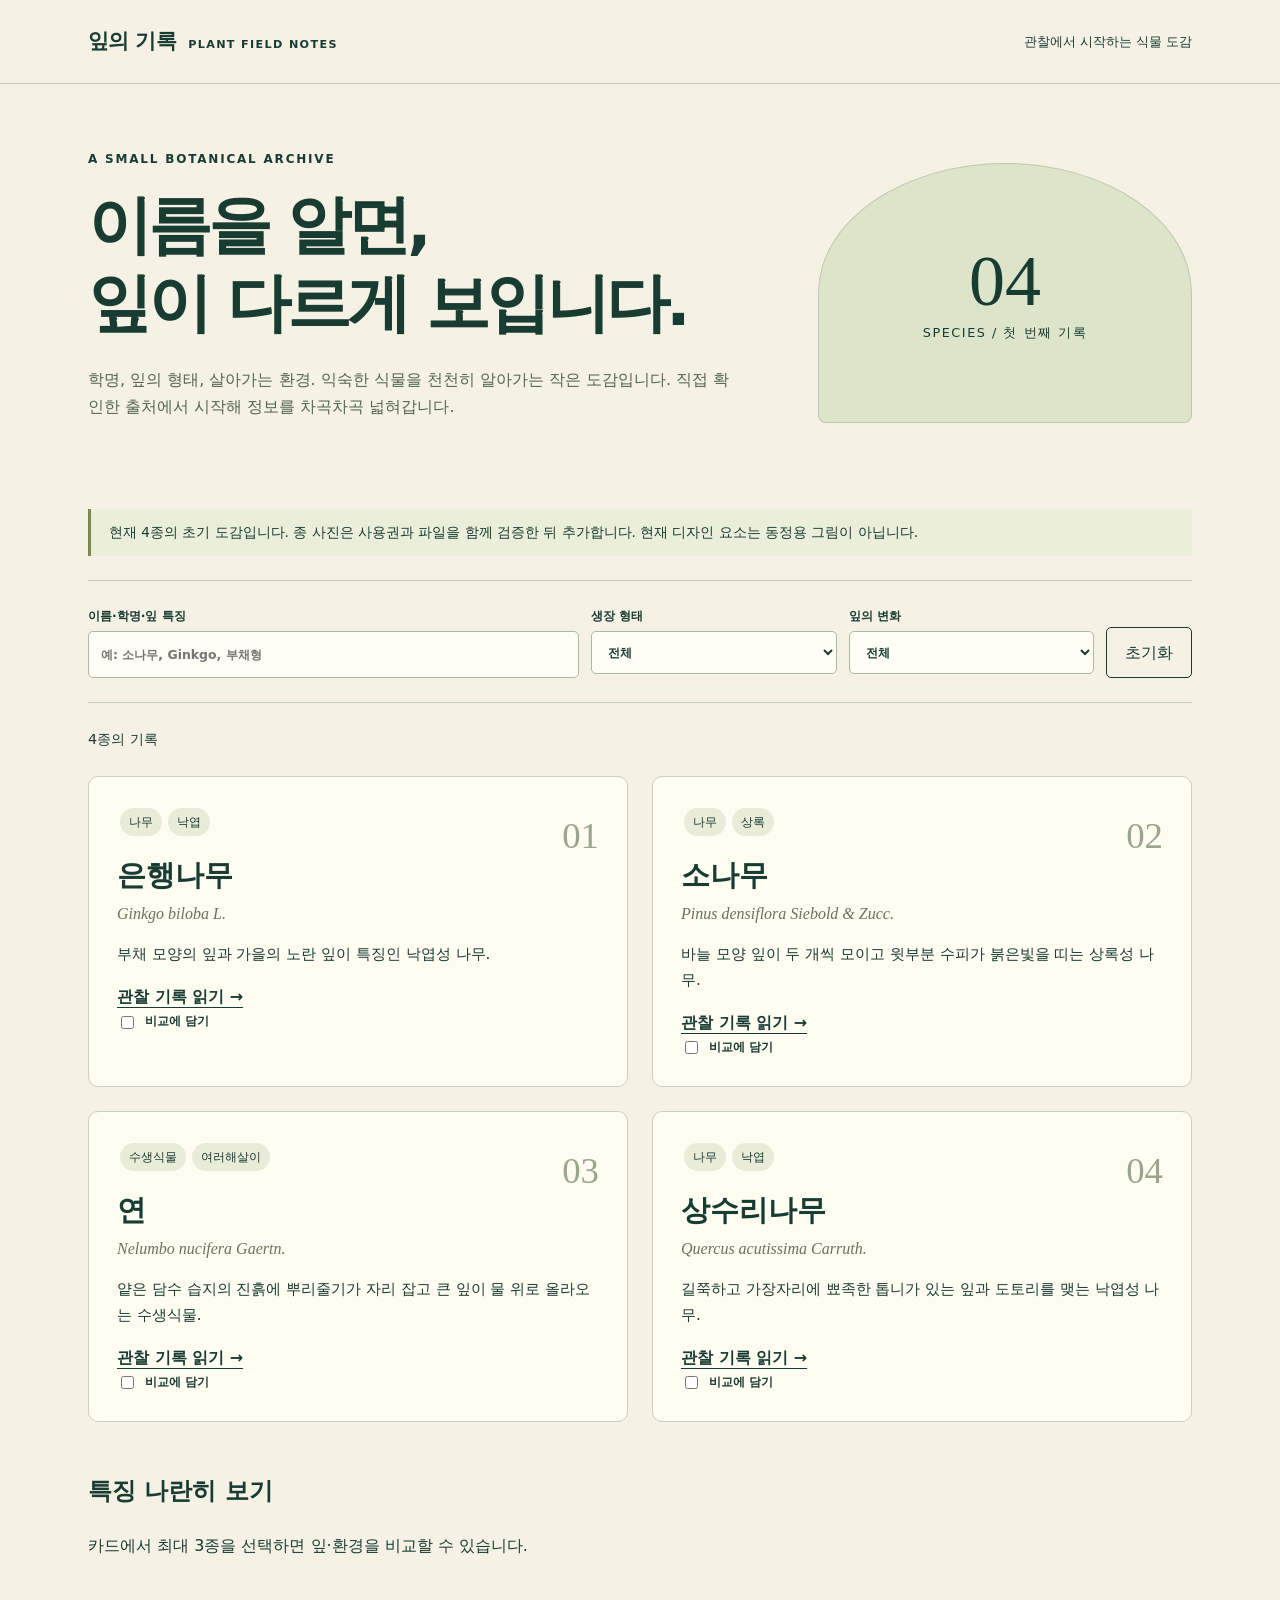
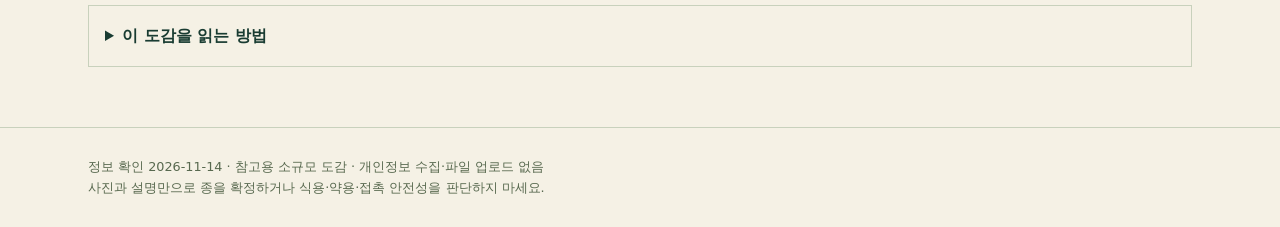
==== index.html @ e9fefc47 "Publish four-species static plant atlas" ====
<!doctype html><html lang="ko"><head><meta charset="UTF-8"><meta name="viewport" content="width=device-width,initial-scale=1"><meta name="description" content="학명과 출처를 함께 확인하는 작은 식물 도감. 형태와 환경을 비교하세요."><title>식물 도감 · 잎의 기록</title><link rel="stylesheet" href="assets/style.css"></head><body><a class="skip" href="#main">본문으로</a><header><nav class="wrap"><a class="brand" href="index.html">잎의 기록<span>PLANT FIELD NOTES</span></a><small>관찰에서 시작하는 식물 도감</small></nav></header><main id="main" class="wrap"><section class="hero"><div><div class="eyebrow">A SMALL BOTANICAL ARCHIVE</div><h1>이름을 알면,<br>잎이 다르게 보입니다.</h1><p class="intro">학명, 잎의 형태, 살아가는 환경. 익숙한 식물을 천천히 알아가는 작은 도감입니다. 직접 확인한 출처에서 시작해 정보를 차곡차곡 넓혀갑니다.</p></div><div class="specimen" aria-label="초기 도감 4종"><strong>04</strong><span>SPECIES / 첫 번째 기록</span></div></section><div class="notice">현재 4종의 초기 도감입니다. 종 사진은 사용권과 파일을 함께 검증한 뒤 추가합니다. 현재 디자인 요소는 동정용 그림이 아닙니다.</div><form id="filters" class="filters"><label class="search-label">이름·학명·잎 특징<input id="search" type="search" placeholder="예: 소나무, Ginkgo, 부채형"></label><label>생장 형태<select id="group"><option value="">전체</option>나무</option>수생식물</option></select></label><label>잎의 변화<select id="season"><option value="">전체</option>상록</option>낙엽</option>여러해살이</option></select></label><button type="reset">초기화</button></form><p id="count" class="result" aria-live="polite">4종의 기록</p><div id="cards" class="grid"><article class="card" data-id="ginkgo"><span class="num">01</span><span class="tag">나무</span><span class="tag">낙엽</span><h2>은행나무</h2><div class="latin">Ginkgo biloba L.</div><p>부채 모양의 잎과 가을의 노란 잎이 특징인 낙엽성 나무.</p><a href="plants/ginkgo/index.html">관찰 기록 읽기 →</a><label class="check"><input class="compare" type="checkbox" value="ginkgo">비교에 담기</label></article><article class="card" data-id="pine"><span class="num">02</span><span class="tag">나무</span><span class="tag">상록</span><h2>소나무</h2><div class="latin">Pinus densiflora Siebold & Zucc.</div><p>바늘 모양 잎이 두 개씩 모이고 윗부분 수피가 붉은빛을 띠는 상록성 나무.</p><a href="plants/pine/index.html">관찰 기록 읽기 →</a><label class="check"><input class="compare" type="checkbox" value="pine">비교에 담기</label></article><article class="card" data-id="lotus"><span class="num">03</span><span class="tag">수생식물</span><span class="tag">여러해살이</span><h2>연</h2><div class="latin">Nelumbo nucifera Gaertn.</div><p>얕은 담수 습지의 진흙에 뿌리줄기가 자리 잡고 큰 잎이 물 위로 올라오는 수생식물.</p><a href="plants/lotus/index.html">관찰 기록 읽기 →</a><label class="check"><input class="compare" type="checkbox" value="lotus">비교에 담기</label></article><article class="card" data-id="oak"><span class="num">04</span><span class="tag">나무</span><span class="tag">낙엽</span><h2>상수리나무</h2><div class="latin">Quercus acutissima Carruth.</div><p>길쭉하고 가장자리에 뾰족한 톱니가 있는 잎과 도토리를 맺는 낙엽성 나무.</p><a href="plants/oak/index.html">관찰 기록 읽기 →</a><label class="check"><input class="compare" type="checkbox" value="oak">비교에 담기</label></article></div><p id="empty" class="empty" hidden>일치하는 기록이 없습니다. 검색어나 필터를 줄여 보세요.</p><section class="comparison" aria-labelledby="compare-title"><h2 id="compare-title">특징 나란히 보기</h2><p id="compare-hint">카드에서 최대 3종을 선택하면 잎·환경을 비교할 수 있습니다.</p><div id="comparison" aria-live="polite"></div></section><details><summary>이 도감을 읽는 방법</summary><p>‘원산 분포’와 사람이 심은 ‘식재·도입 분포’는 다릅니다. 재배 환경은 자연 서식지와도 구분합니다. 외국 원예 자료의 조건을 국내 모든 지역에 그대로 적용하지 마세요.</p><p>정밀 종 동정 도구나 식용·의약·안전 판단 서비스가 아닙니다. 비슷한 종과 재배 품종은 여러 형질과 전문 자료로 확인해야 합니다.</p></details><script src="assets/data.js"></script><script src="assets/app.js"></script></main><footer><div class="wrap">정보 확인 2026-11-14 · 참고용 소규모 도감 · 개인정보 수집·파일 업로드 없음<br>사진과 설명만으로 종을 확정하거나 식용·약용·접촉 안전성을 판단하지 마세요.</div></footer></body></html>
---- assets/style.css ----
:root{color-scheme:light;--ink:#193c32;--paper:#f5f1e5;--line:#c8d1bc;--lime:#dbe9a8}*{box-sizing:border-box}body{margin:0;background:var(--paper);color:var(--ink);font-family:system-ui,'Apple SD Gothic Neo',sans-serif;line-height:1.7}a{color:inherit}button,input,select{font:inherit}button,a,input,select{touch-action:manipulation}a:focus-visible,button:focus-visible,input:focus-visible,select:focus-visible{outline:3px solid #ae6424;outline-offset:4px}.skip{position:absolute;left:1rem;top:-4rem;background:white;padding:.5rem}.skip:focus{top:0}.wrap{max-width:1160px;margin:auto;padding:0 28px}header{padding:24px 0;border-bottom:1px solid var(--line)}.brand{font-weight:800;font-size:1.3rem;text-decoration:none;letter-spacing:-.03em}.brand span{font-size:.7rem;letter-spacing:.12em;margin-left:12px}nav{display:flex;justify-content:space-between;gap:15px;align-items:center}nav small{font-size:.8rem}.hero{display:grid;grid-template-columns:1.3fr .7fr;gap:36px;padding:65px 0 48px;align-items:center}.eyebrow{letter-spacing:.15em;font-size:.75rem;font-weight:700}h1{font-size:clamp(2rem,5vw,4.3rem);line-height:1.23;letter-spacing:-.06em;margin:16px 0 23px}.intro{max-width:650px;color:#536650}.specimen{background:#dce4ca;border-radius:100% 100% 16px 16px;padding:50px 30px;text-align:center;min-height:260px;display:grid;place-content:center;border:1px solid #bdc9a9}.specimen strong{font-family:Georgia,serif;font-size:4.5rem;line-height:1.1;font-weight:400}.specimen span{font-size:.8rem;letter-spacing:.12em}.notice{border-left:3px solid #798b4a;padding:12px 18px;background:#ebeeda;font-size:.85rem;margin:24px 0}.filters{display:grid;grid-template-columns:2fr 1fr 1fr auto;gap:12px;padding:24px 0;border-top:1px solid var(--line);border-bottom:1px solid var(--line)}label{font-size:.78rem;font-weight:700;display:block}input,select{margin-top:5px;padding:12px;width:100%;border:1px solid #acbaa1;border-radius:5px;color:var(--ink);background:#fffdf5;min-width:0}button{cursor:pointer;padding:11px 18px;border:1px solid var(--ink);background:transparent;color:var(--ink);border-radius:5px;align-self:end}.result{font-size:.9rem;margin:24px 0}.grid{display:grid;grid-template-columns:repeat(2,1fr);gap:24px}.card{padding:28px;background:#fffcf2;border:1px solid var(--line);border-radius:10px;position:relative}.card h2{font-size:1.8rem;margin:12px 0 0}.latin{font-family:Georgia,serif;font-style:italic;color:#68735a;overflow-wrap:anywhere}.tag{font-size:.75rem;border-radius:20px;padding:4px 9px;background:#e8ecd9;display:inline-block;margin:3px}.card p{font-size:.95rem}.card a{font-weight:700;text-underline-offset:5px}.num{font-family:Georgia,serif;font-size:2.3rem;color:#9aa68b;float:right}.empty{padding:40px;text-align:center;border:1px dashed var(--line)}footer{margin-top:60px;border-top:1px solid var(--line);padding:28px 0;font-size:.8rem;color:#58694f}.detail{max-width:820px;padding:42px 0}.detail h1{font-size:3rem}.detail h2{font-size:1.3rem;margin-top:32px}.detail p{max-width:70ch}.source{overflow-wrap:anywhere}summary{cursor:pointer;font-weight:700}details{border:1px solid var(--line);padding:16px;margin:30px 0}.photo-note{font-size:.8rem;color:#58694f}.back{display:inline-block;margin-bottom:15px}.check{display:flex;gap:8px;align-items:center}.check input{width:auto}.comparison{margin-top:30px;overflow-x:auto}table{border-collapse:collapse;width:100%;font-size:.9rem}td,th{text-align:left;border-bottom:1px solid var(--line);padding:12px;min-width:100px}th{background:#e6ebd7}@media(max-width:650px){.wrap{padding:0 18px}.hero{grid-template-columns:1fr;padding-top:32px;gap:20px}.specimen{min-height:120px;border-radius:10px;padding:16px}.specimen strong{font-size:2.5rem}.filters{grid-template-columns:1fr 1fr}.search-label{grid-column:1/-1}.grid{grid-template-columns:1fr;gap:16px}.card{padding:22px}nav small{display:none}.brand span{font-size:.65rem}.detail h1{font-size:2.3rem}}
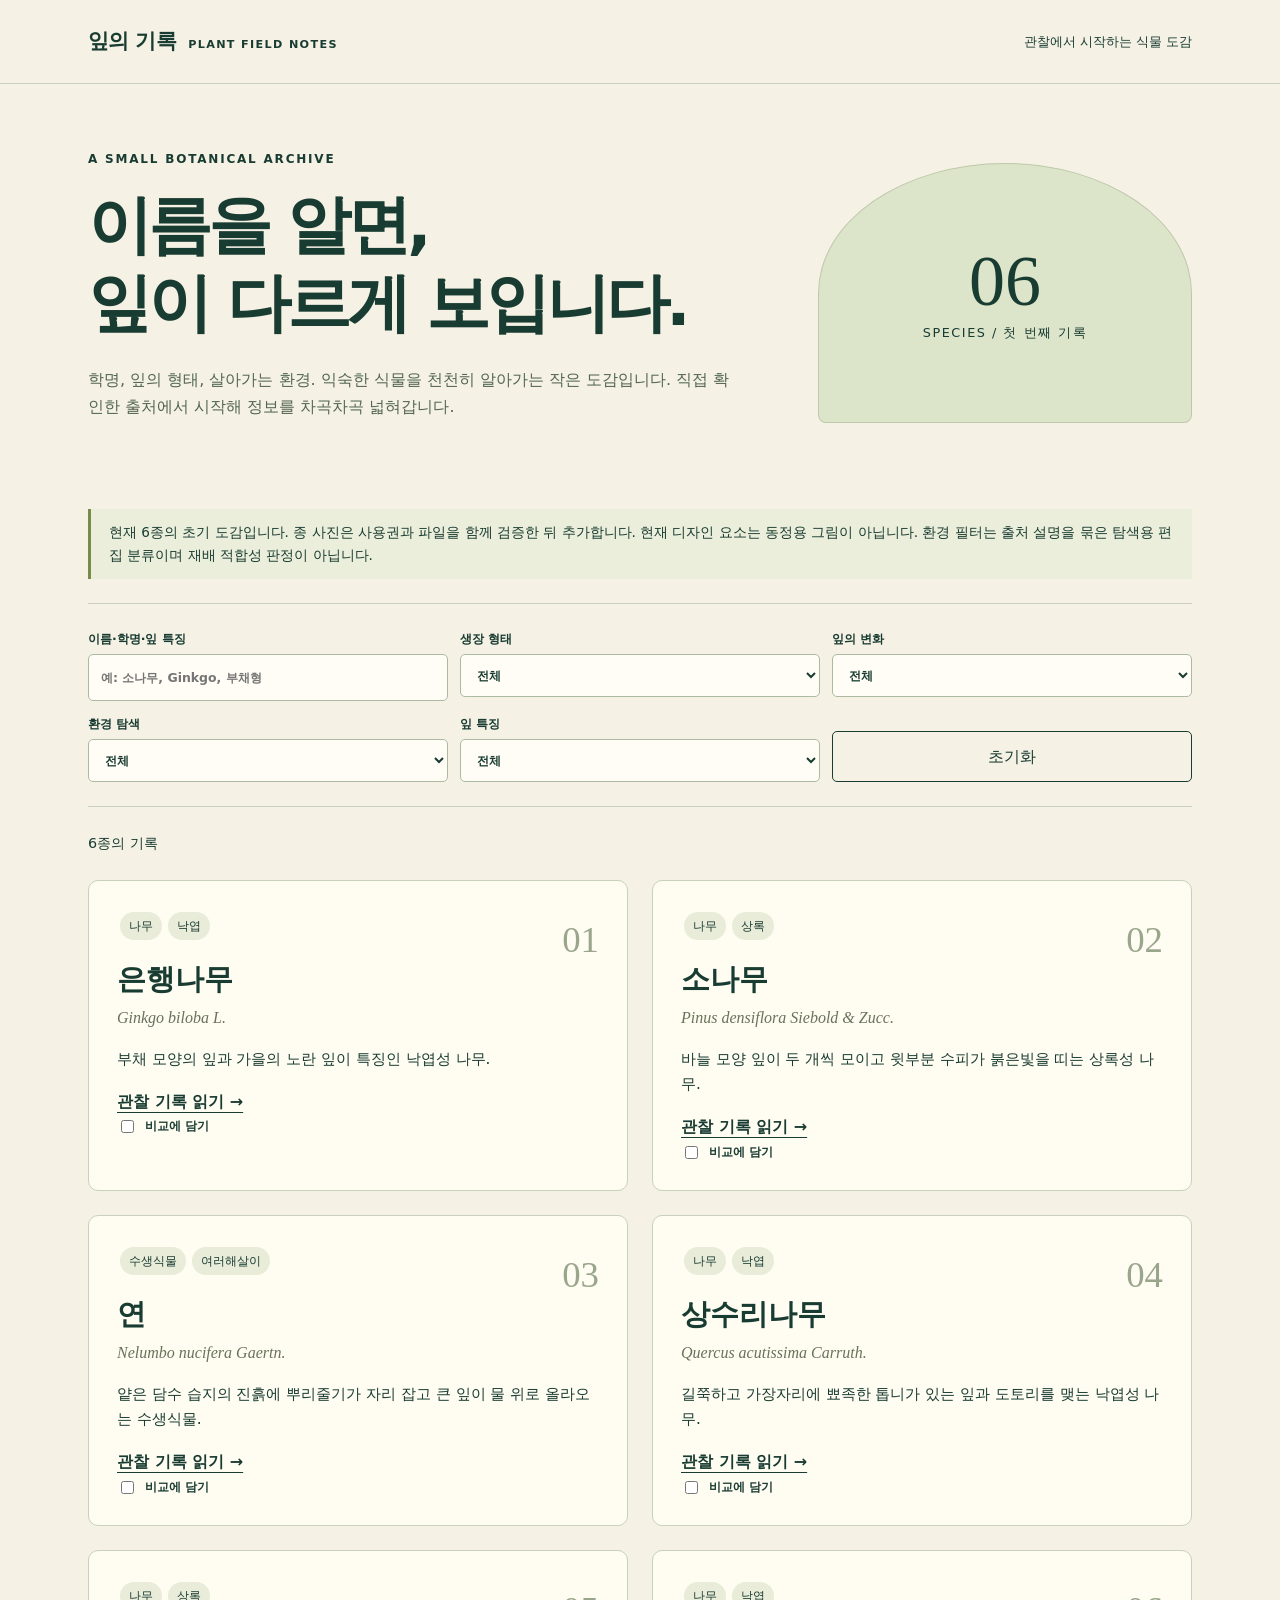
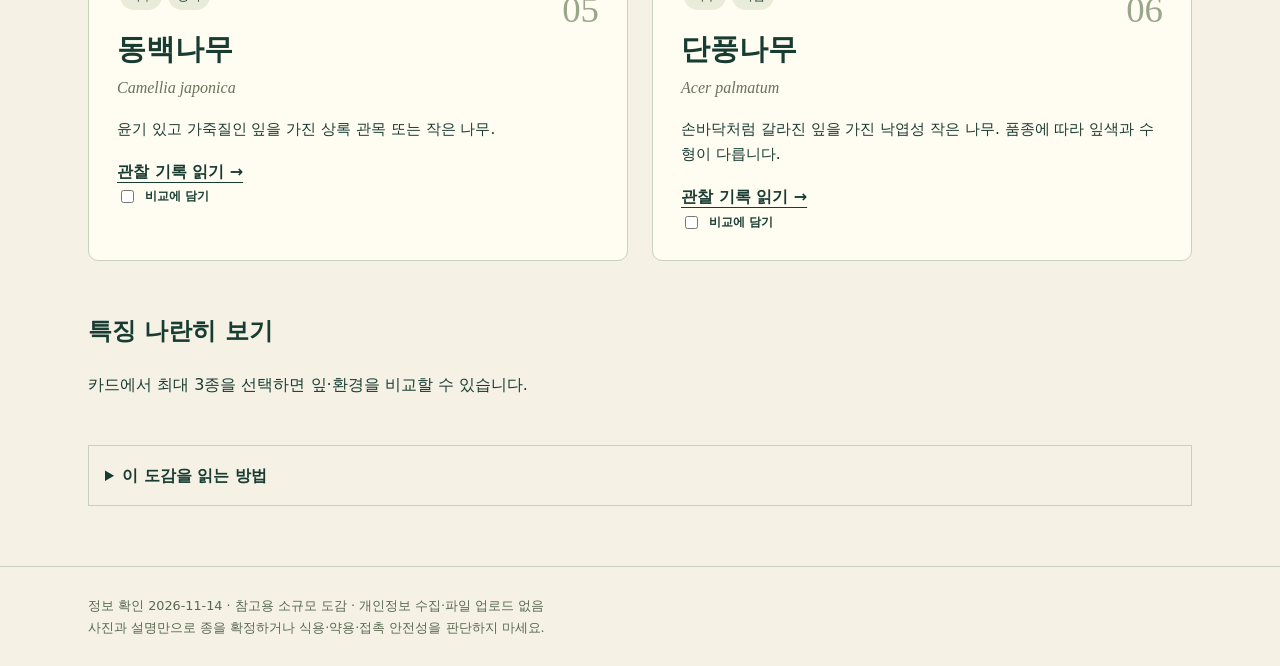
==== commit 768a4c85: "Expand plant records and add environment and leaf exploration" ====
--- a/index.html
+++ b/index.html
@@ -1 +1 @@
-<!doctype html><html lang="ko"><head><meta charset="UTF-8"><meta name="viewport" content="width=device-width,initial-scale=1"><meta name="description" content="학명과 출처를 함께 확인하는 작은 식물 도감. 형태와 환경을 비교하세요."><title>식물 도감 · 잎의 기록</title><link rel="stylesheet" href="assets/style.css"></head><body><a class="skip" href="#main">본문으로</a><header><nav class="wrap"><a class="brand" href="index.html">잎의 기록<span>PLANT FIELD NOTES</span></a><small>관찰에서 시작하는 식물 도감</small></nav></header><main id="main" class="wrap"><section class="hero"><div><div class="eyebrow">A SMALL BOTANICAL ARCHIVE</div><h1>이름을 알면,<br>잎이 다르게 보입니다.</h1><p class="intro">학명, 잎의 형태, 살아가는 환경. 익숙한 식물을 천천히 알아가는 작은 도감입니다. 직접 확인한 출처에서 시작해 정보를 차곡차곡 넓혀갑니다.</p></div><div class="specimen" aria-label="초기 도감 4종"><strong>04</strong><span>SPECIES / 첫 번째 기록</span></div></section><div class="notice">현재 4종의 초기 도감입니다. 종 사진은 사용권과 파일을 함께 검증한 뒤 추가합니다. 현재 디자인 요소는 동정용 그림이 아닙니다.</div><form id="filters" class="filters"><label class="search-label">이름·학명·잎 특징<input id="search" type="search" placeholder="예: 소나무, Ginkgo, 부채형"></label><label>생장 형태<select id="group"><option value="">전체</option>나무</option>수생식물</option></select></label><label>잎의 변화<select id="season"><option value="">전체</option>상록</option>낙엽</option>여러해살이</option></select></label><button type="reset">초기화</button></form><p id="count" class="result" aria-live="polite">4종의 기록</p><div id="cards" class="grid"><article class="card" data-id="ginkgo"><span class="num">01</span><span class="tag">나무</span><span class="tag">낙엽</span><h2>은행나무</h2><div class="latin">Ginkgo biloba L.</div><p>부채 모양의 잎과 가을의 노란 잎이 특징인 낙엽성 나무.</p><a href="plants/ginkgo/index.html">관찰 기록 읽기 →</a><label class="check"><input class="compare" type="checkbox" value="ginkgo">비교에 담기</label></article><article class="card" data-id="pine"><span class="num">02</span><span class="tag">나무</span><span class="tag">상록</span><h2>소나무</h2><div class="latin">Pinus densiflora Siebold & Zucc.</div><p>바늘 모양 잎이 두 개씩 모이고 윗부분 수피가 붉은빛을 띠는 상록성 나무.</p><a href="plants/pine/index.html">관찰 기록 읽기 →</a><label class="check"><input class="compare" type="checkbox" value="pine">비교에 담기</label></article><article class="card" data-id="lotus"><span class="num">03</span><span class="tag">수생식물</span><span class="tag">여러해살이</span><h2>연</h2><div class="latin">Nelumbo nucifera Gaertn.</div><p>얕은 담수 습지의 진흙에 뿌리줄기가 자리 잡고 큰 잎이 물 위로 올라오는 수생식물.</p><a href="plants/lotus/index.html">관찰 기록 읽기 →</a><label class="check"><input class="compare" type="checkbox" value="lotus">비교에 담기</label></article><article class="card" data-id="oak"><span class="num">04</span><span class="tag">나무</span><span class="tag">낙엽</span><h2>상수리나무</h2><div class="latin">Quercus acutissima Carruth.</div><p>길쭉하고 가장자리에 뾰족한 톱니가 있는 잎과 도토리를 맺는 낙엽성 나무.</p><a href="plants/oak/index.html">관찰 기록 읽기 →</a><label class="check"><input class="compare" type="checkbox" value="oak">비교에 담기</label></article></div><p id="empty" class="empty" hidden>일치하는 기록이 없습니다. 검색어나 필터를 줄여 보세요.</p><section class="comparison" aria-labelledby="compare-title"><h2 id="compare-title">특징 나란히 보기</h2><p id="compare-hint">카드에서 최대 3종을 선택하면 잎·환경을 비교할 수 있습니다.</p><div id="comparison" aria-live="polite"></div></section><details><summary>이 도감을 읽는 방법</summary><p>‘원산 분포’와 사람이 심은 ‘식재·도입 분포’는 다릅니다. 재배 환경은 자연 서식지와도 구분합니다. 외국 원예 자료의 조건을 국내 모든 지역에 그대로 적용하지 마세요.</p><p>정밀 종 동정 도구나 식용·의약·안전 판단 서비스가 아닙니다. 비슷한 종과 재배 품종은 여러 형질과 전문 자료로 확인해야 합니다.</p></details><script src="assets/data.js"></script><script src="assets/app.js"></script></main><footer><div class="wrap">정보 확인 2026-11-14 · 참고용 소규모 도감 · 개인정보 수집·파일 업로드 없음<br>사진과 설명만으로 종을 확정하거나 식용·약용·접촉 안전성을 판단하지 마세요.</div></footer></body></html>+<!doctype html><html lang="ko"><head><meta charset="UTF-8"><meta name="robots" content="noindex,nofollow"><meta name="viewport" content="width=device-width,initial-scale=1"><meta name="description" content="학명과 출처를 함께 확인하는 작은 식물 도감. 형태와 환경을 비교하세요."><title>식물 도감 · 잎의 기록</title><link rel="stylesheet" href="assets/style.v2.css"></head><body><a class="skip" href="#main">본문으로</a><header><nav class="wrap"><a class="brand" href="index.html">잎의 기록<span>PLANT FIELD NOTES</span></a><small>관찰에서 시작하는 식물 도감</small></nav></header><main id="main" class="wrap"><section class="hero"><div><div class="eyebrow">A SMALL BOTANICAL ARCHIVE</div><h1>이름을 알면,<br>잎이 다르게 보입니다.</h1><p class="intro">학명, 잎의 형태, 살아가는 환경. 익숙한 식물을 천천히 알아가는 작은 도감입니다. 직접 확인한 출처에서 시작해 정보를 차곡차곡 넓혀갑니다.</p></div><div class="specimen" aria-label="초기 도감 6종"><strong>06</strong><span>SPECIES / 첫 번째 기록</span></div></section><div class="notice">현재 6종의 초기 도감입니다. 종 사진은 사용권과 파일을 함께 검증한 뒤 추가합니다. 현재 디자인 요소는 동정용 그림이 아닙니다. 환경 필터는 출처 설명을 묶은 탐색용 편집 분류이며 재배 적합성 판정이 아닙니다.</div><form id="filters" class="filters"><label class="search-label">이름·학명·잎 특징<input id="search" type="search" placeholder="예: 소나무, Ginkgo, 부채형"></label><label>생장 형태<select id="group"><option value="">전체</option><option>나무</option><option>수생식물</option></select></label><label>잎의 변화<select id="season"><option value="">전체</option><option>상록</option><option>낙엽</option><option>여러해살이</option></select></label><label>환경 탐색<select id="environment"><option value="">전체</option><option>햇빛·배수</option><option>그늘·반그늘</option><option>얕은 담수</option></select></label><label>잎 특징<select id="leaf"><option value="">전체</option><option>부채형</option><option>바늘형</option><option>원형</option><option>피침형</option><option>윤기 나는 잎</option><option>손바닥형</option></select></label><button type="reset">초기화</button></form><p id="count" class="result" aria-live="polite">6종의 기록</p><div id="cards" class="grid"><article class="card" data-id="ginkgo"><span class="num">01</span><span class="tag">나무</span><span class="tag">낙엽</span><h2>은행나무</h2><div class="latin">Ginkgo biloba L.</div><p>부채 모양의 잎과 가을의 노란 잎이 특징인 낙엽성 나무.</p><a href="plants/ginkgo/index.html">관찰 기록 읽기 →</a><label class="check"><input class="compare" type="checkbox" value="ginkgo">비교에 담기</label></article><article class="card" data-id="pine"><span class="num">02</span><span class="tag">나무</span><span class="tag">상록</span><h2>소나무</h2><div class="latin">Pinus densiflora Siebold & Zucc.</div><p>바늘 모양 잎이 두 개씩 모이고 윗부분 수피가 붉은빛을 띠는 상록성 나무.</p><a href="plants/pine/index.html">관찰 기록 읽기 →</a><label class="check"><input class="compare" type="checkbox" value="pine">비교에 담기</label></article><article class="card" data-id="lotus"><span class="num">03</span><span class="tag">수생식물</span><span class="tag">여러해살이</span><h2>연</h2><div class="latin">Nelumbo nucifera Gaertn.</div><p>얕은 담수 습지의 진흙에 뿌리줄기가 자리 잡고 큰 잎이 물 위로 올라오는 수생식물.</p><a href="plants/lotus/index.html">관찰 기록 읽기 →</a><label class="check"><input class="compare" type="checkbox" value="lotus">비교에 담기</label></article><article class="card" data-id="oak"><span class="num">04</span><span class="tag">나무</span><span class="tag">낙엽</span><h2>상수리나무</h2><div class="latin">Quercus acutissima Carruth.</div><p>길쭉하고 가장자리에 뾰족한 톱니가 있는 잎과 도토리를 맺는 낙엽성 나무.</p><a href="plants/oak/index.html">관찰 기록 읽기 →</a><label class="check"><input class="compare" type="checkbox" value="oak">비교에 담기</label></article><article class="card" data-id="camellia"><span class="num">05</span><span class="tag">나무</span><span class="tag">상록</span><h2>동백나무</h2><div class="latin">Camellia japonica</div><p>윤기 있고 가죽질인 잎을 가진 상록 관목 또는 작은 나무.</p><a href="plants/camellia/index.html">관찰 기록 읽기 →</a><label class="check"><input class="compare" type="checkbox" value="camellia">비교에 담기</label></article><article class="card" data-id="maple"><span class="num">06</span><span class="tag">나무</span><span class="tag">낙엽</span><h2>단풍나무</h2><div class="latin">Acer palmatum</div><p>손바닥처럼 갈라진 잎을 가진 낙엽성 작은 나무. 품종에 따라 잎색과 수형이 다릅니다.</p><a href="plants/maple/index.html">관찰 기록 읽기 →</a><label class="check"><input class="compare" type="checkbox" value="maple">비교에 담기</label></article></div><p id="empty" class="empty" hidden>일치하는 기록이 없습니다. 검색어나 필터를 줄여 보세요.</p><section class="comparison" aria-labelledby="compare-title"><h2 id="compare-title">특징 나란히 보기</h2><p id="compare-hint">카드에서 최대 3종을 선택하면 잎·환경을 비교할 수 있습니다.</p><div id="comparison" aria-live="polite"></div></section><details><summary>이 도감을 읽는 방법</summary><p>‘원산 분포’와 사람이 심은 ‘식재·도입 분포’는 다릅니다. 재배 환경은 자연 서식지와도 구분합니다. 외국 원예 자료의 조건을 국내 모든 지역에 그대로 적용하지 마세요.</p><p>정밀 종 동정 도구나 식용·의약·안전 판단 서비스가 아닙니다. 비슷한 종과 재배 품종은 여러 형질과 전문 자료로 확인해야 합니다.</p></details><script src="assets/data.v2.js"></script><script src="assets/app.v2.js"></script></main><footer><div class="wrap">정보 확인 2026-11-14 · 참고용 소규모 도감 · 개인정보 수집·파일 업로드 없음<br>사진과 설명만으로 종을 확정하거나 식용·약용·접촉 안전성을 판단하지 마세요.</div></footer></body></html>
--- a/assets/style.v2.css
+++ b/assets/style.v2.css
@@ -0,0 +1,3 @@
+:root{color-scheme:light;--ink:#193c32;--paper:#f5f1e5;--line:#c8d1bc;--lime:#dbe9a8}*{box-sizing:border-box}body{margin:0;background:var(--paper);color:var(--ink);font-family:system-ui,'Apple SD Gothic Neo',sans-serif;line-height:1.7}a{color:inherit}button,input,select{font:inherit}button,a,input,select{touch-action:manipulation}a:focus-visible,button:focus-visible,input:focus-visible,select:focus-visible{outline:3px solid #ae6424;outline-offset:4px}.skip{position:absolute;left:1rem;top:-4rem;background:white;padding:.5rem}.skip:focus{top:0}.wrap{max-width:1160px;margin:auto;padding:0 28px}header{padding:24px 0;border-bottom:1px solid var(--line)}.brand{font-weight:800;font-size:1.3rem;text-decoration:none;letter-spacing:-.03em}.brand span{font-size:.7rem;letter-spacing:.12em;margin-left:12px}nav{display:flex;justify-content:space-between;gap:15px;align-items:center}nav small{font-size:.8rem}.hero{display:grid;grid-template-columns:1.3fr .7fr;gap:36px;padding:65px 0 48px;align-items:center}.eyebrow{letter-spacing:.15em;font-size:.75rem;font-weight:700}h1{font-size:clamp(2rem,5vw,4.3rem);line-height:1.23;letter-spacing:-.06em;margin:16px 0 23px}.intro{max-width:650px;color:#536650}.specimen{background:#dce4ca;border-radius:100% 100% 16px 16px;padding:50px 30px;text-align:center;min-height:260px;display:grid;place-content:center;border:1px solid #bdc9a9}.specimen strong{font-family:Georgia,serif;font-size:4.5rem;line-height:1.1;font-weight:400}.specimen span{font-size:.8rem;letter-spacing:.12em}.notice{border-left:3px solid #798b4a;padding:12px 18px;background:#ebeeda;font-size:.85rem;margin:24px 0}.filters{display:grid;grid-template-columns:2fr 1fr 1fr auto;gap:12px;padding:24px 0;border-top:1px solid var(--line);border-bottom:1px solid var(--line)}label{font-size:.78rem;font-weight:700;display:block}input,select{margin-top:5px;padding:12px;width:100%;border:1px solid #acbaa1;border-radius:5px;color:var(--ink);background:#fffdf5;min-width:0}button{cursor:pointer;padding:11px 18px;border:1px solid var(--ink);background:transparent;color:var(--ink);border-radius:5px;align-self:end}.result{font-size:.9rem;margin:24px 0}.grid{display:grid;grid-template-columns:repeat(2,1fr);gap:24px}.card{padding:28px;background:#fffcf2;border:1px solid var(--line);border-radius:10px;position:relative}.card h2{font-size:1.8rem;margin:12px 0 0}.latin{font-family:Georgia,serif;font-style:italic;color:#68735a;overflow-wrap:anywhere}.tag{font-size:.75rem;border-radius:20px;padding:4px 9px;background:#e8ecd9;display:inline-block;margin:3px}.card p{font-size:.95rem}.card a{font-weight:700;text-underline-offset:5px}.num{font-family:Georgia,serif;font-size:2.3rem;color:#9aa68b;float:right}.empty{padding:40px;text-align:center;border:1px dashed var(--line)}footer{margin-top:60px;border-top:1px solid var(--line);padding:28px 0;font-size:.8rem;color:#58694f}.detail{max-width:820px;padding:42px 0}.detail h1{font-size:3rem}.detail h2{font-size:1.3rem;margin-top:32px}.detail p{max-width:70ch}.source{overflow-wrap:anywhere}summary{cursor:pointer;font-weight:700}details{border:1px solid var(--line);padding:16px;margin:30px 0}.photo-note{font-size:.8rem;color:#58694f}.back{display:inline-block;margin-bottom:15px}.check{display:flex;gap:8px;align-items:center}.check input{width:auto}.comparison{margin-top:30px;overflow-x:auto}table{border-collapse:collapse;width:100%;font-size:.9rem}td,th{text-align:left;border-bottom:1px solid var(--line);padding:12px;min-width:100px}th{background:#e6ebd7}@media(max-width:650px){.wrap{padding:0 18px}.hero{grid-template-columns:1fr;padding-top:32px;gap:20px}.specimen{min-height:120px;border-radius:10px;padding:16px}.specimen strong{font-size:2.5rem}.filters{grid-template-columns:1fr 1fr}.search-label{grid-column:1/-1}.grid{grid-template-columns:1fr;gap:16px}.card{padding:22px}nav small{display:none}.brand span{font-size:.65rem}.detail h1{font-size:2.3rem}}
+
+[hidden]{display:none!important}.filters{grid-template-columns:repeat(3,minmax(0,1fr))}.filters input,.filters select{min-width:0} @media(max-width:650px){.filters{grid-template-columns:1fr}}
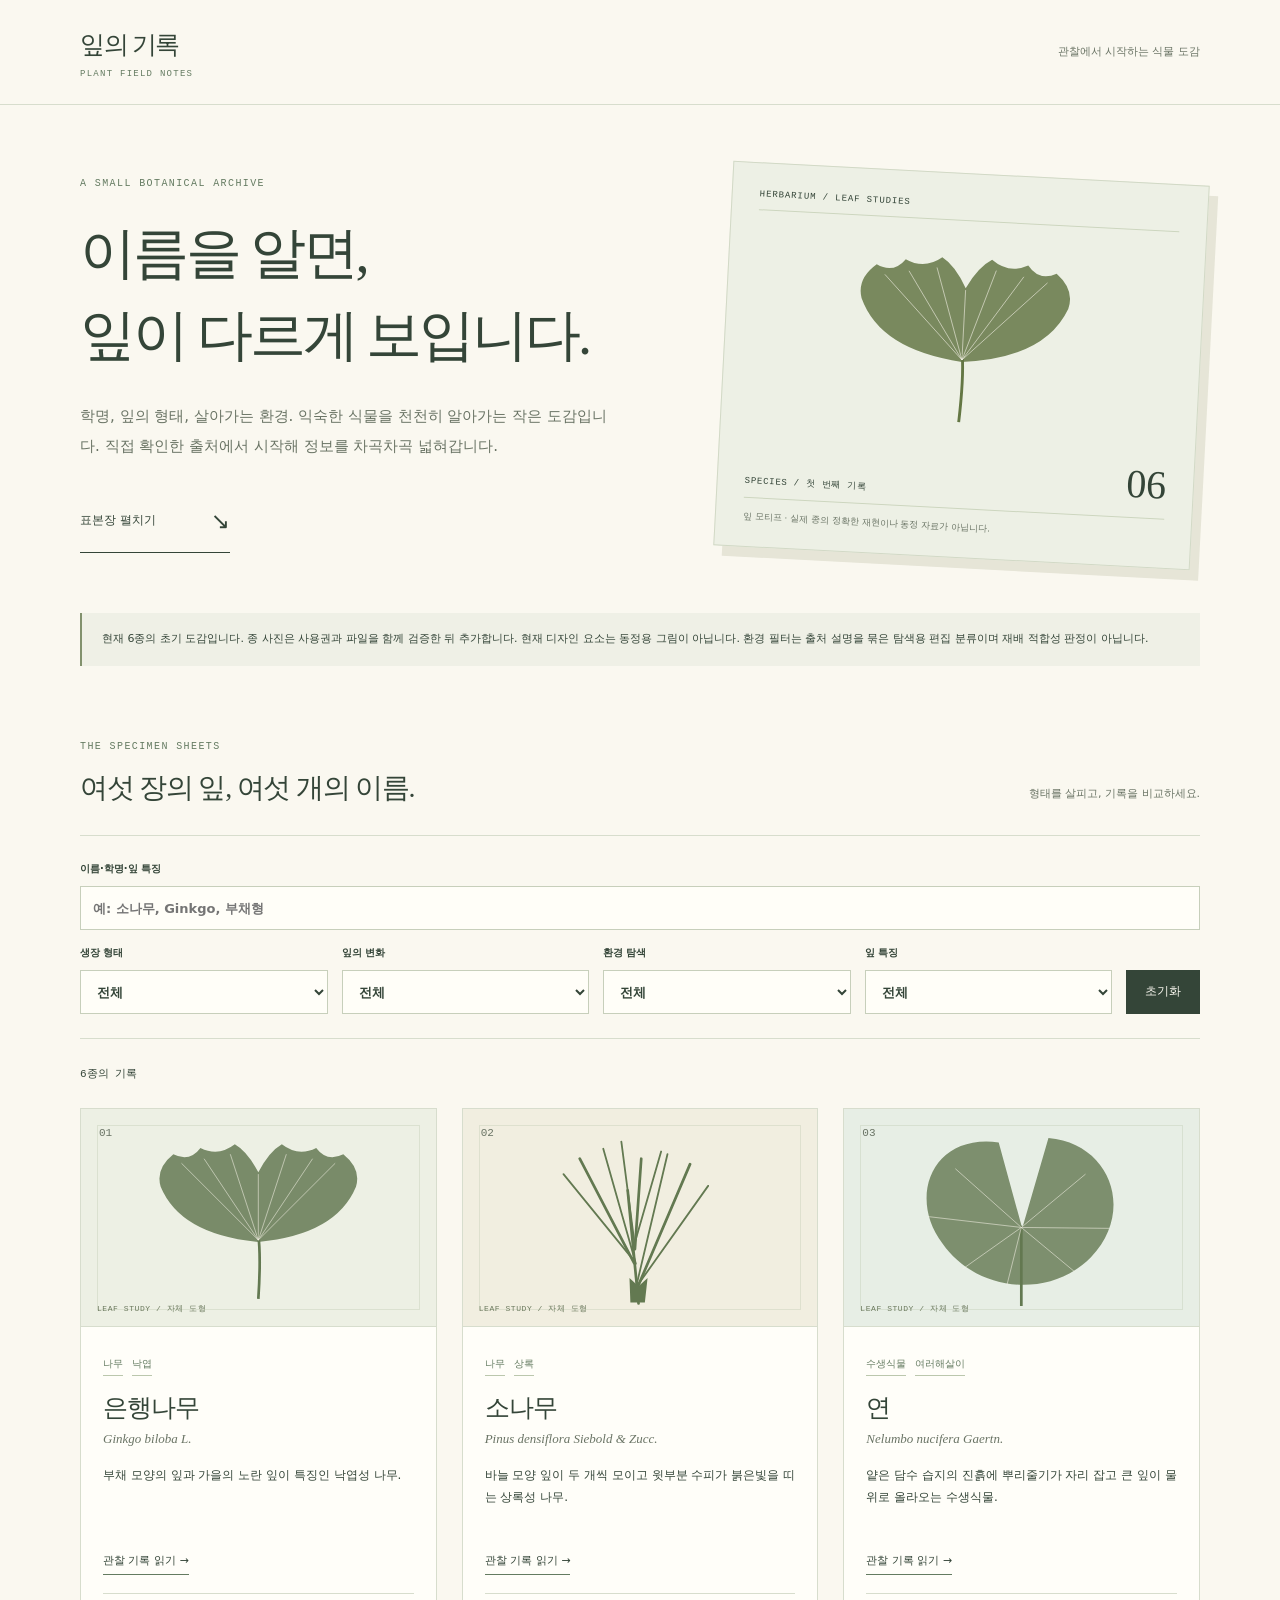
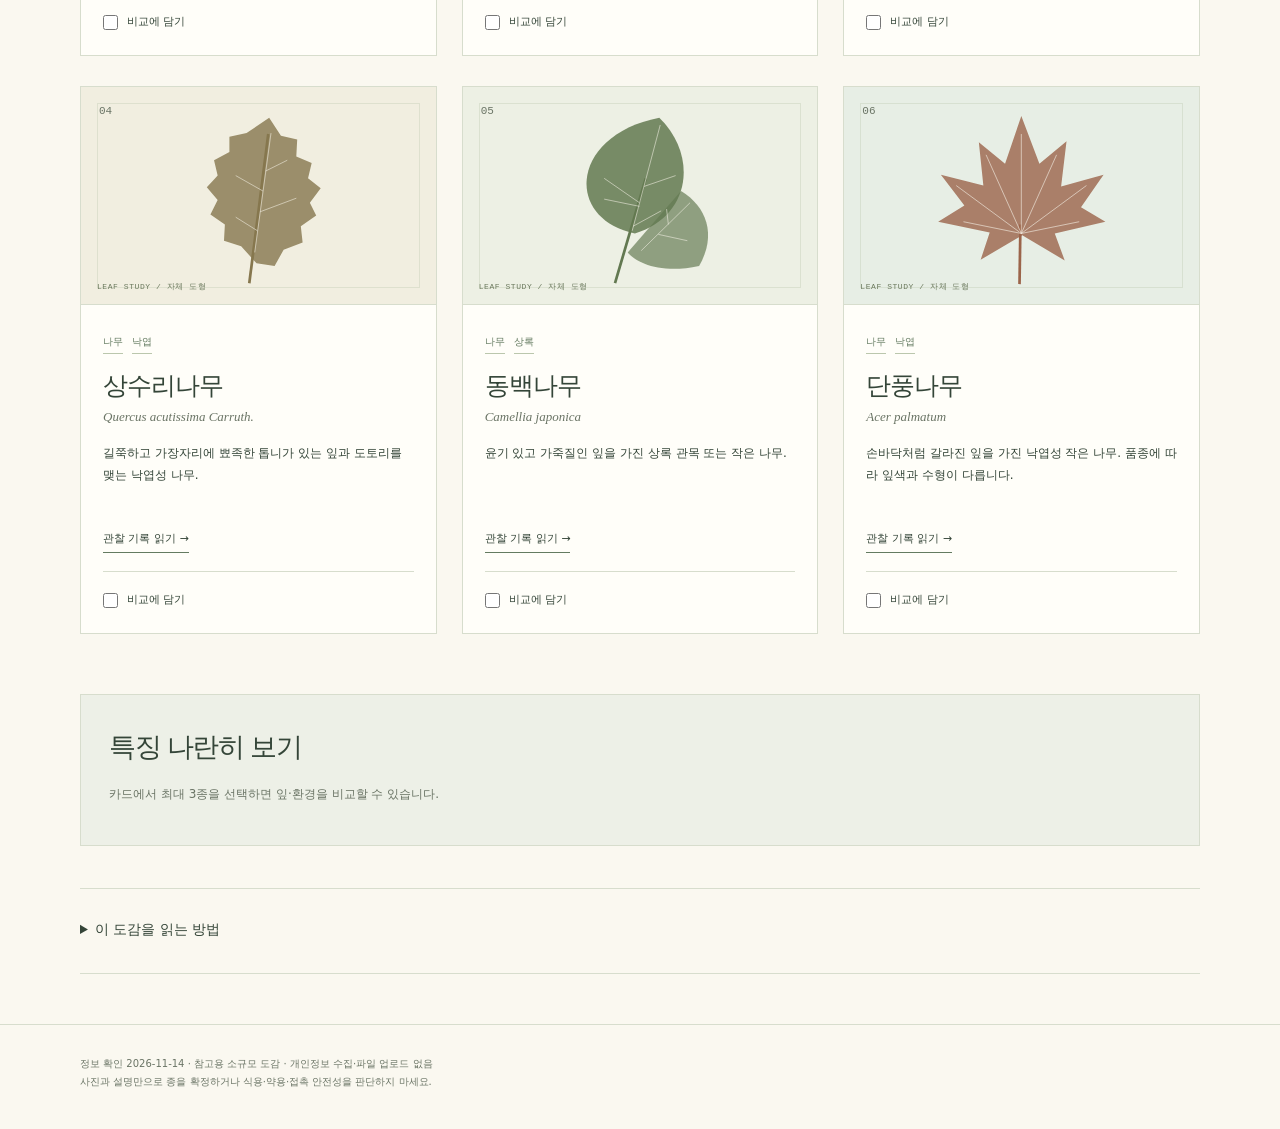
==== commit 08abde41: "Redesign Plant Atlas as an airy illustrated botanical herbarium" ====
--- a/index.html
+++ b/index.html
@@ -1 +1,2 @@
-<!doctype html><html lang="ko"><head><meta charset="UTF-8"><meta name="robots" content="noindex,nofollow"><meta name="viewport" content="width=device-width,initial-scale=1"><meta name="description" content="학명과 출처를 함께 확인하는 작은 식물 도감. 형태와 환경을 비교하세요."><title>식물 도감 · 잎의 기록</title><link rel="stylesheet" href="assets/style.v2.css"></head><body><a class="skip" href="#main">본문으로</a><header><nav class="wrap"><a class="brand" href="index.html">잎의 기록<span>PLANT FIELD NOTES</span></a><small>관찰에서 시작하는 식물 도감</small></nav></header><main id="main" class="wrap"><section class="hero"><div><div class="eyebrow">A SMALL BOTANICAL ARCHIVE</div><h1>이름을 알면,<br>잎이 다르게 보입니다.</h1><p class="intro">학명, 잎의 형태, 살아가는 환경. 익숙한 식물을 천천히 알아가는 작은 도감입니다. 직접 확인한 출처에서 시작해 정보를 차곡차곡 넓혀갑니다.</p></div><div class="specimen" aria-label="초기 도감 6종"><strong>06</strong><span>SPECIES / 첫 번째 기록</span></div></section><div class="notice">현재 6종의 초기 도감입니다. 종 사진은 사용권과 파일을 함께 검증한 뒤 추가합니다. 현재 디자인 요소는 동정용 그림이 아닙니다. 환경 필터는 출처 설명을 묶은 탐색용 편집 분류이며 재배 적합성 판정이 아닙니다.</div><form id="filters" class="filters"><label class="search-label">이름·학명·잎 특징<input id="search" type="search" placeholder="예: 소나무, Ginkgo, 부채형"></label><label>생장 형태<select id="group"><option value="">전체</option><option>나무</option><option>수생식물</option></select></label><label>잎의 변화<select id="season"><option value="">전체</option><option>상록</option><option>낙엽</option><option>여러해살이</option></select></label><label>환경 탐색<select id="environment"><option value="">전체</option><option>햇빛·배수</option><option>그늘·반그늘</option><option>얕은 담수</option></select></label><label>잎 특징<select id="leaf"><option value="">전체</option><option>부채형</option><option>바늘형</option><option>원형</option><option>피침형</option><option>윤기 나는 잎</option><option>손바닥형</option></select></label><button type="reset">초기화</button></form><p id="count" class="result" aria-live="polite">6종의 기록</p><div id="cards" class="grid"><article class="card" data-id="ginkgo"><span class="num">01</span><span class="tag">나무</span><span class="tag">낙엽</span><h2>은행나무</h2><div class="latin">Ginkgo biloba L.</div><p>부채 모양의 잎과 가을의 노란 잎이 특징인 낙엽성 나무.</p><a href="plants/ginkgo/index.html">관찰 기록 읽기 →</a><label class="check"><input class="compare" type="checkbox" value="ginkgo">비교에 담기</label></article><article class="card" data-id="pine"><span class="num">02</span><span class="tag">나무</span><span class="tag">상록</span><h2>소나무</h2><div class="latin">Pinus densiflora Siebold & Zucc.</div><p>바늘 모양 잎이 두 개씩 모이고 윗부분 수피가 붉은빛을 띠는 상록성 나무.</p><a href="plants/pine/index.html">관찰 기록 읽기 →</a><label class="check"><input class="compare" type="checkbox" value="pine">비교에 담기</label></article><article class="card" data-id="lotus"><span class="num">03</span><span class="tag">수생식물</span><span class="tag">여러해살이</span><h2>연</h2><div class="latin">Nelumbo nucifera Gaertn.</div><p>얕은 담수 습지의 진흙에 뿌리줄기가 자리 잡고 큰 잎이 물 위로 올라오는 수생식물.</p><a href="plants/lotus/index.html">관찰 기록 읽기 →</a><label class="check"><input class="compare" type="checkbox" value="lotus">비교에 담기</label></article><article class="card" data-id="oak"><span class="num">04</span><span class="tag">나무</span><span class="tag">낙엽</span><h2>상수리나무</h2><div class="latin">Quercus acutissima Carruth.</div><p>길쭉하고 가장자리에 뾰족한 톱니가 있는 잎과 도토리를 맺는 낙엽성 나무.</p><a href="plants/oak/index.html">관찰 기록 읽기 →</a><label class="check"><input class="compare" type="checkbox" value="oak">비교에 담기</label></article><article class="card" data-id="camellia"><span class="num">05</span><span class="tag">나무</span><span class="tag">상록</span><h2>동백나무</h2><div class="latin">Camellia japonica</div><p>윤기 있고 가죽질인 잎을 가진 상록 관목 또는 작은 나무.</p><a href="plants/camellia/index.html">관찰 기록 읽기 →</a><label class="check"><input class="compare" type="checkbox" value="camellia">비교에 담기</label></article><article class="card" data-id="maple"><span class="num">06</span><span class="tag">나무</span><span class="tag">낙엽</span><h2>단풍나무</h2><div class="latin">Acer palmatum</div><p>손바닥처럼 갈라진 잎을 가진 낙엽성 작은 나무. 품종에 따라 잎색과 수형이 다릅니다.</p><a href="plants/maple/index.html">관찰 기록 읽기 →</a><label class="check"><input class="compare" type="checkbox" value="maple">비교에 담기</label></article></div><p id="empty" class="empty" hidden>일치하는 기록이 없습니다. 검색어나 필터를 줄여 보세요.</p><section class="comparison" aria-labelledby="compare-title"><h2 id="compare-title">특징 나란히 보기</h2><p id="compare-hint">카드에서 최대 3종을 선택하면 잎·환경을 비교할 수 있습니다.</p><div id="comparison" aria-live="polite"></div></section><details><summary>이 도감을 읽는 방법</summary><p>‘원산 분포’와 사람이 심은 ‘식재·도입 분포’는 다릅니다. 재배 환경은 자연 서식지와도 구분합니다. 외국 원예 자료의 조건을 국내 모든 지역에 그대로 적용하지 마세요.</p><p>정밀 종 동정 도구나 식용·의약·안전 판단 서비스가 아닙니다. 비슷한 종과 재배 품종은 여러 형질과 전문 자료로 확인해야 합니다.</p></details><script src="assets/data.v2.js"></script><script src="assets/app.v2.js"></script></main><footer><div class="wrap">정보 확인 2026-11-14 · 참고용 소규모 도감 · 개인정보 수집·파일 업로드 없음<br>사진과 설명만으로 종을 확정하거나 식용·약용·접촉 안전성을 판단하지 마세요.</div></footer></body></html>+<!doctype html>
+<html lang="ko"><head><meta charset="UTF-8"><meta name="robots" content="noindex,nofollow"><meta name="viewport" content="width=device-width,initial-scale=1"><meta name="description" content="학명과 출처를 함께 확인하는 작은 식물 도감. 형태와 환경을 비교하세요."><title>식물 도감 · 잎의 기록</title><link rel="stylesheet" href="assets/herbarium-v3.css"></head><body><a class="skip" href="#main">본문으로</a><header><nav class="wrap"><a class="brand" href="index.html">잎의 기록<span>PLANT FIELD NOTES</span></a><small>관찰에서 시작하는 식물 도감</small></nav></header><main id="main" class="wrap"><section class="hero"><div><div class="eyebrow">A SMALL BOTANICAL ARCHIVE</div><h1>이름을 알면,<br>잎이 다르게 보입니다.</h1><p class="intro">학명, 잎의 형태, 살아가는 환경. 익숙한 식물을 천천히 알아가는 작은 도감입니다. 직접 확인한 출처에서 시작해 정보를 차곡차곡 넓혀갑니다.</p><a class="hero-link" href="#collection">표본장 펼치기 <span aria-hidden="true">↘</span></a></div><div class="specimen" aria-label="자체 잎 모티프와 초기 도감 6종 안내"><span class="sheet-label">HERBARIUM / LEAF STUDIES</span><svg class="leaf-art" viewBox="0 0 320 240" aria-hidden="true" focusable="false"><use href="assets/leaves-v3.svg#ginkgo"></use></svg><strong>06</strong><span>SPECIES / 첫 번째 기록</span><small class="illustration-note">잎 모티프 · 실제 종의 정확한 재현이나 동정 자료가 아닙니다.</small></div></section><div class="notice">현재 6종의 초기 도감입니다. 종 사진은 사용권과 파일을 함께 검증한 뒤 추가합니다. 현재 디자인 요소는 동정용 그림이 아닙니다. 환경 필터는 출처 설명을 묶은 탐색용 편집 분류이며 재배 적합성 판정이 아닙니다.</div><div class="collection-title" id="collection"><div><p class="eyebrow">THE SPECIMEN SHEETS</p><h2>여섯 장의 잎, 여섯 개의 이름.</h2></div><span>형태를 살피고, 기록을 비교하세요.</span></div><form id="filters" class="filters"><label class="search-label">이름·학명·잎 특징<input id="search" type="search" placeholder="예: 소나무, Ginkgo, 부채형"></label><label>생장 형태<select id="group"><option value="">전체</option><option>나무</option><option>수생식물</option></select></label><label>잎의 변화<select id="season"><option value="">전체</option><option>상록</option><option>낙엽</option><option>여러해살이</option></select></label><label>환경 탐색<select id="environment"><option value="">전체</option><option>햇빛·배수</option><option>그늘·반그늘</option><option>얕은 담수</option></select></label><label>잎 특징<select id="leaf"><option value="">전체</option><option>부채형</option><option>바늘형</option><option>원형</option><option>피침형</option><option>윤기 나는 잎</option><option>손바닥형</option></select></label><button type="reset">초기화</button></form><p id="count" class="result" aria-live="polite">6종의 기록</p><div id="cards" class="grid"><article class="card" data-id="ginkgo"><div class="leaf-plate"><svg class="leaf-art" viewBox="0 0 320 240" aria-hidden="true" focusable="false"><use href="assets/leaves-v3.svg#ginkgo"></use></svg><span aria-hidden="true">LEAF STUDY / 자체 도형</span></div><span class="num">01</span><span class="tag">나무</span><span class="tag">낙엽</span><h2>은행나무</h2><div class="latin">Ginkgo biloba L.</div><p>부채 모양의 잎과 가을의 노란 잎이 특징인 낙엽성 나무.</p><a href="plants/ginkgo/index.html">관찰 기록 읽기 →</a><label class="check"><input class="compare" type="checkbox" value="ginkgo">비교에 담기</label></article><article class="card" data-id="pine"><div class="leaf-plate"><svg class="leaf-art" viewBox="0 0 320 240" aria-hidden="true" focusable="false"><use href="assets/leaves-v3.svg#pine"></use></svg><span aria-hidden="true">LEAF STUDY / 자체 도형</span></div><span class="num">02</span><span class="tag">나무</span><span class="tag">상록</span><h2>소나무</h2><div class="latin">Pinus densiflora Siebold &amp; Zucc.</div><p>바늘 모양 잎이 두 개씩 모이고 윗부분 수피가 붉은빛을 띠는 상록성 나무.</p><a href="plants/pine/index.html">관찰 기록 읽기 →</a><label class="check"><input class="compare" type="checkbox" value="pine">비교에 담기</label></article><article class="card" data-id="lotus"><div class="leaf-plate"><svg class="leaf-art" viewBox="0 0 320 240" aria-hidden="true" focusable="false"><use href="assets/leaves-v3.svg#lotus"></use></svg><span aria-hidden="true">LEAF STUDY / 자체 도형</span></div><span class="num">03</span><span class="tag">수생식물</span><span class="tag">여러해살이</span><h2>연</h2><div class="latin">Nelumbo nucifera Gaertn.</div><p>얕은 담수 습지의 진흙에 뿌리줄기가 자리 잡고 큰 잎이 물 위로 올라오는 수생식물.</p><a href="plants/lotus/index.html">관찰 기록 읽기 →</a><label class="check"><input class="compare" type="checkbox" value="lotus">비교에 담기</label></article><article class="card" data-id="oak"><div class="leaf-plate"><svg class="leaf-art" viewBox="0 0 320 240" aria-hidden="true" focusable="false"><use href="assets/leaves-v3.svg#oak"></use></svg><span aria-hidden="true">LEAF STUDY / 자체 도형</span></div><span class="num">04</span><span class="tag">나무</span><span class="tag">낙엽</span><h2>상수리나무</h2><div class="latin">Quercus acutissima Carruth.</div><p>길쭉하고 가장자리에 뾰족한 톱니가 있는 잎과 도토리를 맺는 낙엽성 나무.</p><a href="plants/oak/index.html">관찰 기록 읽기 →</a><label class="check"><input class="compare" type="checkbox" value="oak">비교에 담기</label></article><article class="card" data-id="camellia"><div class="leaf-plate"><svg class="leaf-art" viewBox="0 0 320 240" aria-hidden="true" focusable="false"><use href="assets/leaves-v3.svg#camellia"></use></svg><span aria-hidden="true">LEAF STUDY / 자체 도형</span></div><span class="num">05</span><span class="tag">나무</span><span class="tag">상록</span><h2>동백나무</h2><div class="latin">Camellia japonica</div><p>윤기 있고 가죽질인 잎을 가진 상록 관목 또는 작은 나무.</p><a href="plants/camellia/index.html">관찰 기록 읽기 →</a><label class="check"><input class="compare" type="checkbox" value="camellia">비교에 담기</label></article><article class="card" data-id="maple"><div class="leaf-plate"><svg class="leaf-art" viewBox="0 0 320 240" aria-hidden="true" focusable="false"><use href="assets/leaves-v3.svg#maple"></use></svg><span aria-hidden="true">LEAF STUDY / 자체 도형</span></div><span class="num">06</span><span class="tag">나무</span><span class="tag">낙엽</span><h2>단풍나무</h2><div class="latin">Acer palmatum</div><p>손바닥처럼 갈라진 잎을 가진 낙엽성 작은 나무. 품종에 따라 잎색과 수형이 다릅니다.</p><a href="plants/maple/index.html">관찰 기록 읽기 →</a><label class="check"><input class="compare" type="checkbox" value="maple">비교에 담기</label></article></div><p id="empty" class="empty" hidden>일치하는 기록이 없습니다. 검색어나 필터를 줄여 보세요.</p><section class="comparison" aria-labelledby="compare-title"><h2 id="compare-title">특징 나란히 보기</h2><p id="compare-hint">카드에서 최대 3종을 선택하면 잎·환경을 비교할 수 있습니다.</p><div id="comparison" aria-live="polite"></div></section><details><summary>이 도감을 읽는 방법</summary><p>‘원산 분포’와 사람이 심은 ‘식재·도입 분포’는 다릅니다. 재배 환경은 자연 서식지와도 구분합니다. 외국 원예 자료의 조건을 국내 모든 지역에 그대로 적용하지 마세요.</p><p>정밀 종 동정 도구나 식용·의약·안전 판단 서비스가 아닙니다. 비슷한 종과 재배 품종은 여러 형질과 전문 자료로 확인해야 합니다.</p></details><script src="assets/data.v2.js"></script><script src="assets/app.v2.js"></script></main><footer><div class="wrap">정보 확인 2026-11-14 · 참고용 소규모 도감 · 개인정보 수집·파일 업로드 없음<br>사진과 설명만으로 종을 확정하거나 식용·약용·접촉 안전성을 판단하지 마세요.</div></footer></body></html>
--- a/assets/herbarium-v3.css
+++ b/assets/herbarium-v3.css
@@ -0,0 +1,3 @@
+:root{color-scheme:light;--paper:#faf8f0;--ink:#344538;--sage:#647b61;--soft:#e8ecdf;--line:#d7ddcd;--muted:#6a7465;--rust:#9b533d}*{box-sizing:border-box}html{scroll-behavior:smooth;scroll-padding-top:20px}body{margin:0;background:var(--paper);color:var(--ink);font:15px/1.8 system-ui,-apple-system,'Noto Sans KR',sans-serif}a{color:inherit;text-underline-offset:5px}a:hover{color:var(--rust)}button,input,select{font:inherit;color:inherit}a,button,input,select{touch-action:manipulation}a:focus-visible,button:focus-visible,input:focus-visible,select:focus-visible,summary:focus-visible{outline:3px solid var(--rust);outline-offset:4px}[hidden]{display:none!important}.skip{position:absolute;top:-100px;left:20px;background:white;padding:14px;z-index:10}.skip:focus{top:10px}.wrap{max-width:1210px;margin:auto;padding-inline:45px}header{border-bottom:1px solid var(--line)}nav{display:flex;justify-content:space-between;align-items:center;min-height:104px}.brand{text-decoration:none;font-family:Georgia,'Noto Serif KR',serif;font-size:25px;letter-spacing:-.06em}.brand span{display:block;font-family:ui-monospace,monospace;font-size:9px;letter-spacing:.14em;margin-top:-1px;color:var(--sage)}nav small{font-size:11px;color:var(--muted)}.eyebrow{font:10px ui-monospace,monospace;letter-spacing:.14em;color:var(--sage)}.hero{display:grid;grid-template-columns:1.2fr 1fr;align-items:center;gap:70px;padding-block:68px 55px}.hero h1{font-family:Georgia,'Noto Serif KR',serif;font-weight:500;font-size:clamp(36px,4.4vw,58px);line-height:1.45;letter-spacing:-.055em;margin:24px 0}.intro{font-size:15px;color:var(--muted);line-height:2;max-width:540px}.hero-link{display:inline-flex;align-items:center;gap:55px;font-size:12px;text-decoration:none;border-bottom:1px solid var(--ink);padding-block:10px;margin-top:15px}.hero-link span{font-size:23px}.specimen{position:relative;background:#edf0e5;border:1px solid #d2d9c6;transform:rotate(3deg);padding:26px 27px 22px;box-shadow:9px 10px 0 #e6e5d7;display:grid;grid-template-columns:1fr auto;align-items:end;gap:0 12px;min-height:355px}.sheet-label{grid-column:1/-1;font:9px ui-monospace,monospace;letter-spacing:.1em;border-bottom:1px solid #cdd6bf;padding-bottom:10px}.specimen .leaf-art{height:230px;width:100%;grid-column:1/-1;color:#647744}.specimen strong{font:40px Georgia,serif;grid-column:2;grid-row:3;font-weight:400}.specimen>span:not(.sheet-label){font:9px ui-monospace,monospace;letter-spacing:.08em}.illustration-note{grid-column:1/-1;font-size:9px;color:var(--muted);border-top:1px solid #cdd6bf;padding-top:10px;margin-top:10px}.notice{font-size:11px;line-height:1.9;background:#eff0e6;border-left:2px solid #82916d;padding:16px 20px;margin-bottom:35px}.collection-title{display:flex;align-items:end;justify-content:space-between;gap:20px;margin-top:65px;margin-bottom:26px}.collection-title h2{font-family:Georgia,'Noto Serif KR',serif;font-size:28px;line-height:1.5;font-weight:500;letter-spacing:-.045em;margin:15px 0 0}.collection-title>span{font-size:11px;color:var(--muted);padding-bottom:5px}.filters{display:grid;grid-template-columns:repeat(4,minmax(0,1fr)) auto;gap:14px;padding:24px 0;border-block:1px solid var(--line);align-items:end}.filters label{font-size:10px;font-weight:600;display:block}.filters .search-label{grid-column:1/-1}.filters input,.filters select{margin-top:8px;display:block;height:44px;width:100%;min-width:0;border:1px solid #c7cfbb;background:#fffef8;border-radius:0;padding:10px 12px;font-size:13px}.filters button{cursor:pointer;min-height:44px;padding:8px 18px;background:var(--ink);color:var(--paper);border:1px solid var(--ink);border-radius:0;font-size:12px}.filters button:hover{background:var(--sage)}.result{font:11px ui-monospace,monospace;margin:27px 0}.grid{display:grid;grid-template-columns:repeat(3,minmax(0,1fr));gap:30px 25px}.card{position:relative;min-width:0;border:1px solid var(--line);background:#fffef9;padding:0 22px 18px}.leaf-plate{position:relative;margin:0 -22px 22px;background:#edf0e4;border-bottom:1px solid var(--line);height:218px;overflow:hidden}.leaf-plate:before{content:'';position:absolute;inset:16px;border:1px solid #b8c3a855}.leaf-art{width:100%;height:100%;display:block;color:#637951}.leaf-plate>span{position:absolute;left:16px;bottom:12px;font:8px ui-monospace,monospace;letter-spacing:.07em;color:#6b795d}.card:nth-child(2n) .leaf-plate{background:#f1eee0}.card:nth-child(3n) .leaf-plate{background:#e7eee5}.card:nth-child(4) .leaf-art{color:#86774e}.card:nth-child(6) .leaf-art{color:#9b644a}.num{position:absolute;top:18px;left:18px;font:11px ui-monospace,monospace;color:var(--muted)}.tag{display:inline-block;border-bottom:1px solid #bbc7ad;padding-bottom:2px;margin-right:9px;font-size:10px;color:var(--sage)}.card h2{font-family:Georgia,'Noto Serif KR',serif;font-size:25px;font-weight:500;letter-spacing:-.04em;line-height:1.5;margin:13px 0 2px}.latin{font:italic 13px/1.6 Georgia,serif;color:var(--muted);overflow-wrap:anywhere}.card p{font-size:12px;min-height:65px;margin-block:16px}.card>a{display:inline-block;font-size:11px;text-decoration:none;border-bottom:1px solid var(--sage);padding-bottom:3px;margin-bottom:18px}.check{font-size:11px;display:flex;align-items:center;gap:9px;border-top:1px solid var(--line);padding-top:13px;cursor:pointer}.check input{width:15px;height:15px;accent-color:var(--sage);margin:0}.card:has(.compare:checked){outline:2px solid var(--sage);outline-offset:3px}.comparison{margin-block:60px 42px;padding:28px;background:#edf0e7;border:1px solid var(--line)}.comparison h2{font-family:Georgia,'Noto Serif KR',serif;font-size:27px;letter-spacing:-.04em;font-weight:500;margin:0}.comparison>p{font-size:12px;color:var(--muted)}#comparison{max-width:100%;overflow-x:auto}table{border-collapse:collapse;width:100%;min-width:580px;font-size:12px;margin-top:25px}caption{text-align:left;font-size:11px;margin-bottom:14px}th,td{text-align:left;vertical-align:top;border:1px solid #cad4bf;padding:13px;min-width:115px}th{font-weight:600;background:#e2e8d8;width:115px}td{background:#fffef8}details{margin-bottom:50px;border-block:1px solid var(--line);padding-block:20px}summary{cursor:pointer;font-size:14px}details p{font-size:12px;color:var(--muted);max-width:800px}footer{border-top:1px solid var(--line);padding-block:30px 38px;color:var(--muted);font-size:10px}.empty{font-size:13px;text-align:center;padding:40px 20px;border:1px dashed var(--line)}.detail{max-width:870px;margin:40px auto 65px}.back{font-size:12px;display:inline-block;margin-bottom:35px}.detail h1{font:500 clamp(36px,5vw,55px)/1.4 Georgia,'Noto Serif KR',serif;letter-spacing:-.05em;margin:16px 0 3px}.detail .latin{font-size:20px;margin-block:5px}.detail>.latin+p{font-size:12px;color:var(--muted)}.detail-specimen{float:right;width:32%;background:#edf0e5;padding:16px;border:1px solid var(--line);margin:10px 0 30px 35px}.detail-specimen .leaf-art{height:200px}.detail-specimen figcaption{font-size:9px;color:var(--muted);border-top:1px solid var(--line);padding-top:10px}.detail .intro{font-size:19px;line-height:1.9;max-width:none;margin-top:25px}.detail h2{clear:both;font:500 25px/1.5 Georgia,'Noto Serif KR',serif;letter-spacing:-.04em;margin-top:38px;padding-top:22px;border-top:1px solid var(--line)}.detail p:not(.intro):not(.latin){font-size:14px;overflow-wrap:anywhere}.detail .notice{margin-top:25px}.source{list-style:none;padding:0;font-size:13px}.source li{padding-block:7px}.detail .photo-note{font-size:11px!important;color:var(--muted)}@media(max-width:1000px){.wrap{padding-inline:30px}.hero{gap:40px}.hero h1{font-size:43px}.specimen{padding-inline:20px;min-height:330px}.specimen .leaf-art{height:210px}.collection-title h2{font-size:25px}.grid{gap:20px}.card{padding-inline:17px}.leaf-plate{margin-inline:-17px}.card h2{font-size:23px}.card p{min-height:85px}}@media(max-width:760px){.wrap{padding-inline:22px}nav{min-height:85px}nav small{max-width:115px;text-align:right;font-size:10px}.hero{grid-template-columns:1fr;gap:35px;padding-block:38px 40px}.hero h1{font-size:42px}.hero .intro{font-size:14px}.specimen{max-width:400px;width:90%;justify-self:center;transform:rotate(2deg);min-height:300px}.specimen .leaf-art{height:190px}.collection-title{display:block;margin-top:44px}.collection-title>span{display:block;margin-top:12px}.collection-title h2{font-size:27px}.filters{grid-template-columns:repeat(2,minmax(0,1fr));gap:14px}.filters button{grid-column:1/-1}.grid{grid-template-columns:repeat(2,minmax(0,1fr));gap:20px 16px}.leaf-plate{height:190px}.card p{min-height:90px}.comparison{padding:22px;margin-top:40px}.detail-specimen{width:40%;margin-left:22px}.detail-specimen .leaf-art{height:175px}.detail .intro{font-size:17px}}@media(max-width:480px){.hero h1{font-size:36px}.hero .eyebrow{font-size:9px}.brand{font-size:23px}.specimen{width:91%}.notice{font-size:10px;padding:14px}.collection-title h2{font-size:24px}.grid{grid-template-columns:1fr}.leaf-plate{height:240px}.leaf-art{max-width:330px;margin:auto}.card{padding-inline:23px}.leaf-plate{margin-inline:-23px}.card h2{font-size:27px}.card p{min-height:0;font-size:13px}.card>a{font-size:12px}.check{font-size:12px}.comparison h2{font-size:24px}.detail h1{font-size:38px}.detail .latin{font-size:18px}.detail-specimen{float:none;width:100%;margin:25px 0}.detail-specimen .leaf-art{height:225px}.detail h2{font-size:23px}.detail p:not(.intro):not(.latin){font-size:13px}}@media(prefers-reduced-motion:reduce){html{scroll-behavior:auto}}
+
+.check{min-height:44px}summary{min-height:44px;padding-block:8px}
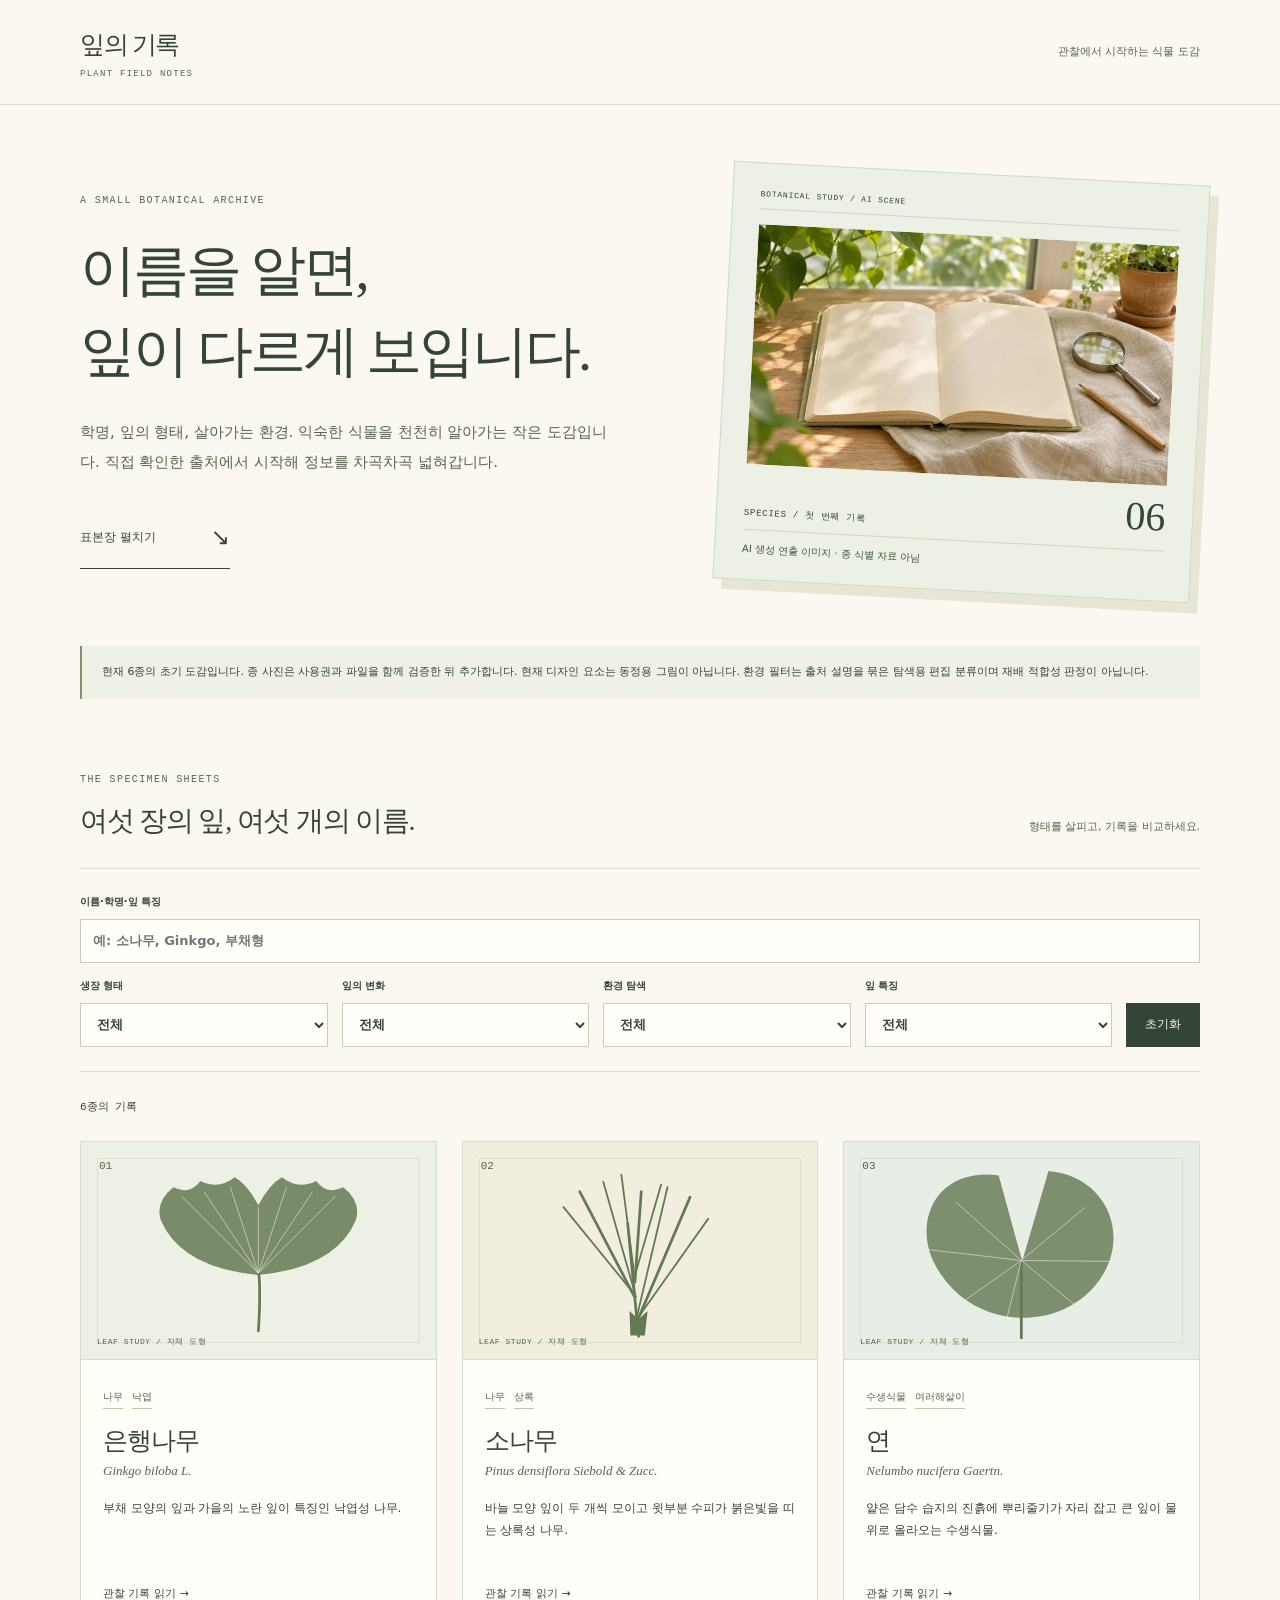
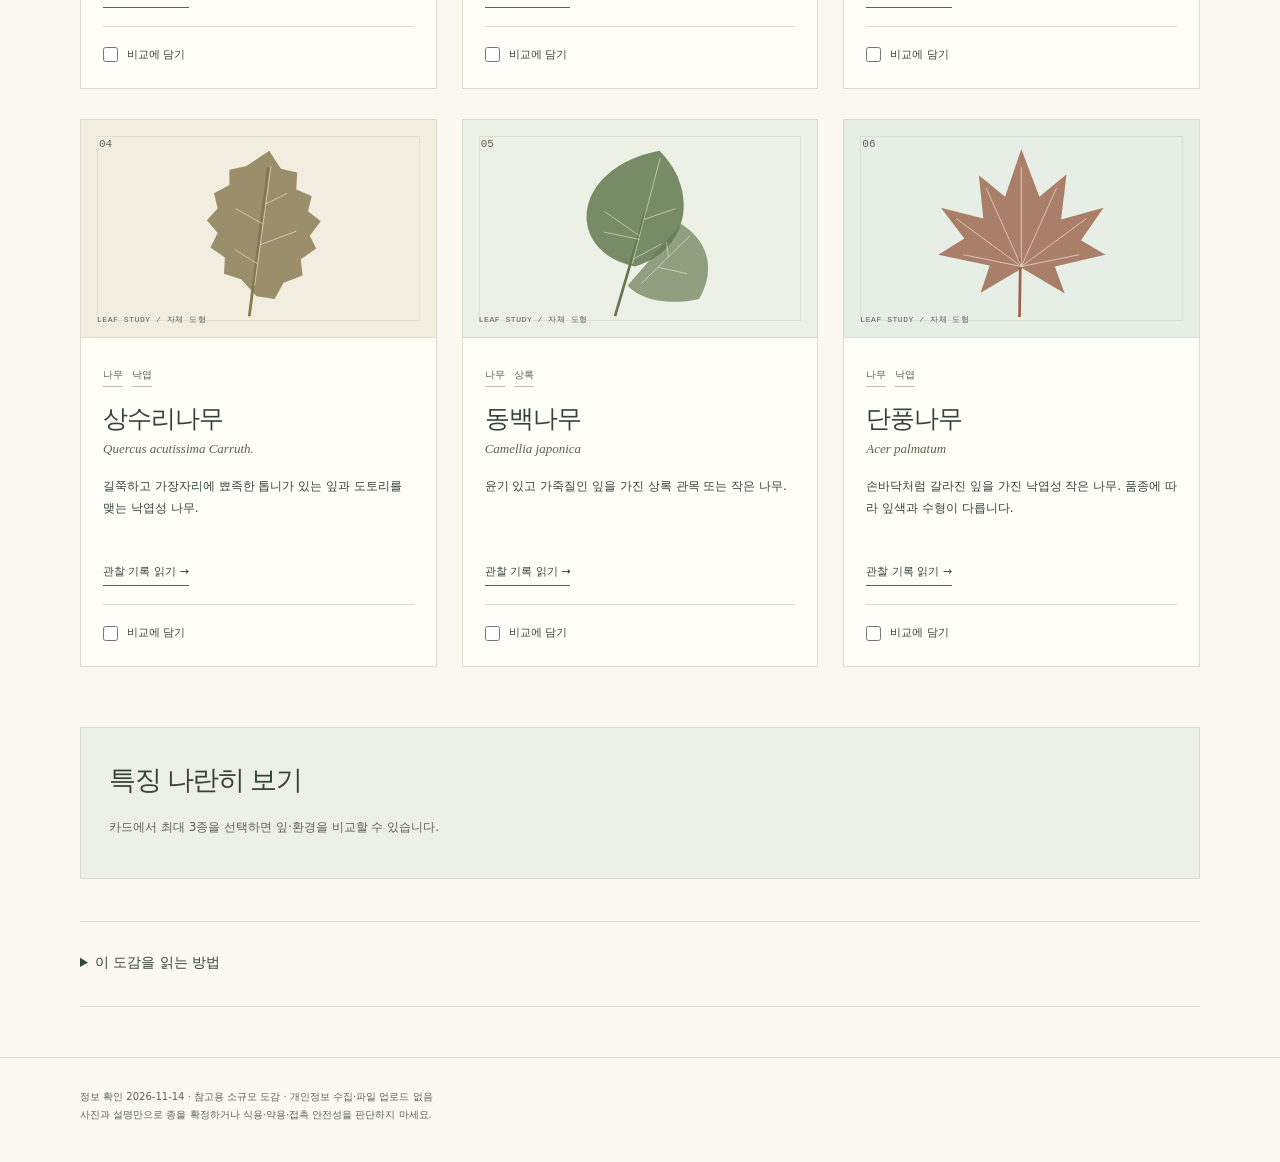
==== commit a5c92b88: "Add clearly labeled photo-style AI hero imagery with responsive WebP assets" ====
--- a/index.html
+++ b/index.html
@@ -1,2 +1,2 @@
 <!doctype html>
-<html lang="ko"><head><meta charset="UTF-8"><meta name="robots" content="noindex,nofollow"><meta name="viewport" content="width=device-width,initial-scale=1"><meta name="description" content="학명과 출처를 함께 확인하는 작은 식물 도감. 형태와 환경을 비교하세요."><title>식물 도감 · 잎의 기록</title><link rel="stylesheet" href="assets/herbarium-v3.css"></head><body><a class="skip" href="#main">본문으로</a><header><nav class="wrap"><a class="brand" href="index.html">잎의 기록<span>PLANT FIELD NOTES</span></a><small>관찰에서 시작하는 식물 도감</small></nav></header><main id="main" class="wrap"><section class="hero"><div><div class="eyebrow">A SMALL BOTANICAL ARCHIVE</div><h1>이름을 알면,<br>잎이 다르게 보입니다.</h1><p class="intro">학명, 잎의 형태, 살아가는 환경. 익숙한 식물을 천천히 알아가는 작은 도감입니다. 직접 확인한 출처에서 시작해 정보를 차곡차곡 넓혀갑니다.</p><a class="hero-link" href="#collection">표본장 펼치기 <span aria-hidden="true">↘</span></a></div><div class="specimen" aria-label="자체 잎 모티프와 초기 도감 6종 안내"><span class="sheet-label">HERBARIUM / LEAF STUDIES</span><svg class="leaf-art" viewBox="0 0 320 240" aria-hidden="true" focusable="false"><use href="assets/leaves-v3.svg#ginkgo"></use></svg><strong>06</strong><span>SPECIES / 첫 번째 기록</span><small class="illustration-note">잎 모티프 · 실제 종의 정확한 재현이나 동정 자료가 아닙니다.</small></div></section><div class="notice">현재 6종의 초기 도감입니다. 종 사진은 사용권과 파일을 함께 검증한 뒤 추가합니다. 현재 디자인 요소는 동정용 그림이 아닙니다. 환경 필터는 출처 설명을 묶은 탐색용 편집 분류이며 재배 적합성 판정이 아닙니다.</div><div class="collection-title" id="collection"><div><p class="eyebrow">THE SPECIMEN SHEETS</p><h2>여섯 장의 잎, 여섯 개의 이름.</h2></div><span>형태를 살피고, 기록을 비교하세요.</span></div><form id="filters" class="filters"><label class="search-label">이름·학명·잎 특징<input id="search" type="search" placeholder="예: 소나무, Ginkgo, 부채형"></label><label>생장 형태<select id="group"><option value="">전체</option><option>나무</option><option>수생식물</option></select></label><label>잎의 변화<select id="season"><option value="">전체</option><option>상록</option><option>낙엽</option><option>여러해살이</option></select></label><label>환경 탐색<select id="environment"><option value="">전체</option><option>햇빛·배수</option><option>그늘·반그늘</option><option>얕은 담수</option></select></label><label>잎 특징<select id="leaf"><option value="">전체</option><option>부채형</option><option>바늘형</option><option>원형</option><option>피침형</option><option>윤기 나는 잎</option><option>손바닥형</option></select></label><button type="reset">초기화</button></form><p id="count" class="result" aria-live="polite">6종의 기록</p><div id="cards" class="grid"><article class="card" data-id="ginkgo"><div class="leaf-plate"><svg class="leaf-art" viewBox="0 0 320 240" aria-hidden="true" focusable="false"><use href="assets/leaves-v3.svg#ginkgo"></use></svg><span aria-hidden="true">LEAF STUDY / 자체 도형</span></div><span class="num">01</span><span class="tag">나무</span><span class="tag">낙엽</span><h2>은행나무</h2><div class="latin">Ginkgo biloba L.</div><p>부채 모양의 잎과 가을의 노란 잎이 특징인 낙엽성 나무.</p><a href="plants/ginkgo/index.html">관찰 기록 읽기 →</a><label class="check"><input class="compare" type="checkbox" value="ginkgo">비교에 담기</label></article><article class="card" data-id="pine"><div class="leaf-plate"><svg class="leaf-art" viewBox="0 0 320 240" aria-hidden="true" focusable="false"><use href="assets/leaves-v3.svg#pine"></use></svg><span aria-hidden="true">LEAF STUDY / 자체 도형</span></div><span class="num">02</span><span class="tag">나무</span><span class="tag">상록</span><h2>소나무</h2><div class="latin">Pinus densiflora Siebold &amp; Zucc.</div><p>바늘 모양 잎이 두 개씩 모이고 윗부분 수피가 붉은빛을 띠는 상록성 나무.</p><a href="plants/pine/index.html">관찰 기록 읽기 →</a><label class="check"><input class="compare" type="checkbox" value="pine">비교에 담기</label></article><article class="card" data-id="lotus"><div class="leaf-plate"><svg class="leaf-art" viewBox="0 0 320 240" aria-hidden="true" focusable="false"><use href="assets/leaves-v3.svg#lotus"></use></svg><span aria-hidden="true">LEAF STUDY / 자체 도형</span></div><span class="num">03</span><span class="tag">수생식물</span><span class="tag">여러해살이</span><h2>연</h2><div class="latin">Nelumbo nucifera Gaertn.</div><p>얕은 담수 습지의 진흙에 뿌리줄기가 자리 잡고 큰 잎이 물 위로 올라오는 수생식물.</p><a href="plants/lotus/index.html">관찰 기록 읽기 →</a><label class="check"><input class="compare" type="checkbox" value="lotus">비교에 담기</label></article><article class="card" data-id="oak"><div class="leaf-plate"><svg class="leaf-art" viewBox="0 0 320 240" aria-hidden="true" focusable="false"><use href="assets/leaves-v3.svg#oak"></use></svg><span aria-hidden="true">LEAF STUDY / 자체 도형</span></div><span class="num">04</span><span class="tag">나무</span><span class="tag">낙엽</span><h2>상수리나무</h2><div class="latin">Quercus acutissima Carruth.</div><p>길쭉하고 가장자리에 뾰족한 톱니가 있는 잎과 도토리를 맺는 낙엽성 나무.</p><a href="plants/oak/index.html">관찰 기록 읽기 →</a><label class="check"><input class="compare" type="checkbox" value="oak">비교에 담기</label></article><article class="card" data-id="camellia"><div class="leaf-plate"><svg class="leaf-art" viewBox="0 0 320 240" aria-hidden="true" focusable="false"><use href="assets/leaves-v3.svg#camellia"></use></svg><span aria-hidden="true">LEAF STUDY / 자체 도형</span></div><span class="num">05</span><span class="tag">나무</span><span class="tag">상록</span><h2>동백나무</h2><div class="latin">Camellia japonica</div><p>윤기 있고 가죽질인 잎을 가진 상록 관목 또는 작은 나무.</p><a href="plants/camellia/index.html">관찰 기록 읽기 →</a><label class="check"><input class="compare" type="checkbox" value="camellia">비교에 담기</label></article><article class="card" data-id="maple"><div class="leaf-plate"><svg class="leaf-art" viewBox="0 0 320 240" aria-hidden="true" focusable="false"><use href="assets/leaves-v3.svg#maple"></use></svg><span aria-hidden="true">LEAF STUDY / 자체 도형</span></div><span class="num">06</span><span class="tag">나무</span><span class="tag">낙엽</span><h2>단풍나무</h2><div class="latin">Acer palmatum</div><p>손바닥처럼 갈라진 잎을 가진 낙엽성 작은 나무. 품종에 따라 잎색과 수형이 다릅니다.</p><a href="plants/maple/index.html">관찰 기록 읽기 →</a><label class="check"><input class="compare" type="checkbox" value="maple">비교에 담기</label></article></div><p id="empty" class="empty" hidden>일치하는 기록이 없습니다. 검색어나 필터를 줄여 보세요.</p><section class="comparison" aria-labelledby="compare-title"><h2 id="compare-title">특징 나란히 보기</h2><p id="compare-hint">카드에서 최대 3종을 선택하면 잎·환경을 비교할 수 있습니다.</p><div id="comparison" aria-live="polite"></div></section><details><summary>이 도감을 읽는 방법</summary><p>‘원산 분포’와 사람이 심은 ‘식재·도입 분포’는 다릅니다. 재배 환경은 자연 서식지와도 구분합니다. 외국 원예 자료의 조건을 국내 모든 지역에 그대로 적용하지 마세요.</p><p>정밀 종 동정 도구나 식용·의약·안전 판단 서비스가 아닙니다. 비슷한 종과 재배 품종은 여러 형질과 전문 자료로 확인해야 합니다.</p></details><script src="assets/data.v2.js"></script><script src="assets/app.v2.js"></script></main><footer><div class="wrap">정보 확인 2026-11-14 · 참고용 소규모 도감 · 개인정보 수집·파일 업로드 없음<br>사진과 설명만으로 종을 확정하거나 식용·약용·접촉 안전성을 판단하지 마세요.</div></footer></body></html>
+<html lang="ko"><head><meta charset="UTF-8"><meta name="robots" content="noindex,nofollow"><meta name="viewport" content="width=device-width,initial-scale=1"><meta name="description" content="학명과 출처를 함께 확인하는 작은 식물 도감. 형태와 환경을 비교하세요."><title>식물 도감 · 잎의 기록</title><link rel="stylesheet" href="assets/herbarium-v3.css"><link rel="stylesheet" href="./assets/ai-hero-20261115.css"></head><body><a class="skip" href="#main">본문으로</a><header><nav class="wrap"><a class="brand" href="index.html">잎의 기록<span>PLANT FIELD NOTES</span></a><small>관찰에서 시작하는 식물 도감</small></nav></header><main id="main" class="wrap"><section class="hero"><div><div class="eyebrow">A SMALL BOTANICAL ARCHIVE</div><h1>이름을 알면,<br>잎이 다르게 보입니다.</h1><p class="intro">학명, 잎의 형태, 살아가는 환경. 익숙한 식물을 천천히 알아가는 작은 도감입니다. 직접 확인한 출처에서 시작해 정보를 차곡차곡 넓혀갑니다.</p><a class="hero-link" href="#collection">표본장 펼치기 <span aria-hidden="true">↘</span></a></div><div class="specimen has-ai-photo" aria-label="AI 생성 식물 공부 연출 이미지와 초기 도감 6종 안내"><span class="sheet-label">BOTANICAL STUDY / AI SCENE</span><picture class="ai-hero-picture"><img src="./assets/hero-ai-20261115-1440.webp" srcset="./assets/hero-ai-20261115-800.webp 800w, ./assets/hero-ai-20261115-1440.webp 1440w" sizes="(max-width: 760px) calc(100vw - 44px), 500px" width="1440" height="810" loading="eager" decoding="async" fetchpriority="high" alt="빈 식물 공부 노트와 돋보기가 놓인 창가 책상, AI 생성 연출 이미지"></picture><strong>06</strong><span>SPECIES / 첫 번째 기록</span><small class="illustration-note">AI 생성 연출 이미지 · 종 식별 자료 아님</small></div></section><div class="notice">현재 6종의 초기 도감입니다. 종 사진은 사용권과 파일을 함께 검증한 뒤 추가합니다. 현재 디자인 요소는 동정용 그림이 아닙니다. 환경 필터는 출처 설명을 묶은 탐색용 편집 분류이며 재배 적합성 판정이 아닙니다.</div><div class="collection-title" id="collection"><div><p class="eyebrow">THE SPECIMEN SHEETS</p><h2>여섯 장의 잎, 여섯 개의 이름.</h2></div><span>형태를 살피고, 기록을 비교하세요.</span></div><form id="filters" class="filters"><label class="search-label">이름·학명·잎 특징<input id="search" type="search" placeholder="예: 소나무, Ginkgo, 부채형"></label><label>생장 형태<select id="group"><option value="">전체</option><option>나무</option><option>수생식물</option></select></label><label>잎의 변화<select id="season"><option value="">전체</option><option>상록</option><option>낙엽</option><option>여러해살이</option></select></label><label>환경 탐색<select id="environment"><option value="">전체</option><option>햇빛·배수</option><option>그늘·반그늘</option><option>얕은 담수</option></select></label><label>잎 특징<select id="leaf"><option value="">전체</option><option>부채형</option><option>바늘형</option><option>원형</option><option>피침형</option><option>윤기 나는 잎</option><option>손바닥형</option></select></label><button type="reset">초기화</button></form><p id="count" class="result" aria-live="polite">6종의 기록</p><div id="cards" class="grid"><article class="card" data-id="ginkgo"><div class="leaf-plate"><svg class="leaf-art" viewBox="0 0 320 240" aria-hidden="true" focusable="false"><use href="assets/leaves-v3.svg#ginkgo"></use></svg><span aria-hidden="true">LEAF STUDY / 자체 도형</span></div><span class="num">01</span><span class="tag">나무</span><span class="tag">낙엽</span><h2>은행나무</h2><div class="latin">Ginkgo biloba L.</div><p>부채 모양의 잎과 가을의 노란 잎이 특징인 낙엽성 나무.</p><a href="plants/ginkgo/index.html">관찰 기록 읽기 →</a><label class="check"><input class="compare" type="checkbox" value="ginkgo">비교에 담기</label></article><article class="card" data-id="pine"><div class="leaf-plate"><svg class="leaf-art" viewBox="0 0 320 240" aria-hidden="true" focusable="false"><use href="assets/leaves-v3.svg#pine"></use></svg><span aria-hidden="true">LEAF STUDY / 자체 도형</span></div><span class="num">02</span><span class="tag">나무</span><span class="tag">상록</span><h2>소나무</h2><div class="latin">Pinus densiflora Siebold &amp; Zucc.</div><p>바늘 모양 잎이 두 개씩 모이고 윗부분 수피가 붉은빛을 띠는 상록성 나무.</p><a href="plants/pine/index.html">관찰 기록 읽기 →</a><label class="check"><input class="compare" type="checkbox" value="pine">비교에 담기</label></article><article class="card" data-id="lotus"><div class="leaf-plate"><svg class="leaf-art" viewBox="0 0 320 240" aria-hidden="true" focusable="false"><use href="assets/leaves-v3.svg#lotus"></use></svg><span aria-hidden="true">LEAF STUDY / 자체 도형</span></div><span class="num">03</span><span class="tag">수생식물</span><span class="tag">여러해살이</span><h2>연</h2><div class="latin">Nelumbo nucifera Gaertn.</div><p>얕은 담수 습지의 진흙에 뿌리줄기가 자리 잡고 큰 잎이 물 위로 올라오는 수생식물.</p><a href="plants/lotus/index.html">관찰 기록 읽기 →</a><label class="check"><input class="compare" type="checkbox" value="lotus">비교에 담기</label></article><article class="card" data-id="oak"><div class="leaf-plate"><svg class="leaf-art" viewBox="0 0 320 240" aria-hidden="true" focusable="false"><use href="assets/leaves-v3.svg#oak"></use></svg><span aria-hidden="true">LEAF STUDY / 자체 도형</span></div><span class="num">04</span><span class="tag">나무</span><span class="tag">낙엽</span><h2>상수리나무</h2><div class="latin">Quercus acutissima Carruth.</div><p>길쭉하고 가장자리에 뾰족한 톱니가 있는 잎과 도토리를 맺는 낙엽성 나무.</p><a href="plants/oak/index.html">관찰 기록 읽기 →</a><label class="check"><input class="compare" type="checkbox" value="oak">비교에 담기</label></article><article class="card" data-id="camellia"><div class="leaf-plate"><svg class="leaf-art" viewBox="0 0 320 240" aria-hidden="true" focusable="false"><use href="assets/leaves-v3.svg#camellia"></use></svg><span aria-hidden="true">LEAF STUDY / 자체 도형</span></div><span class="num">05</span><span class="tag">나무</span><span class="tag">상록</span><h2>동백나무</h2><div class="latin">Camellia japonica</div><p>윤기 있고 가죽질인 잎을 가진 상록 관목 또는 작은 나무.</p><a href="plants/camellia/index.html">관찰 기록 읽기 →</a><label class="check"><input class="compare" type="checkbox" value="camellia">비교에 담기</label></article><article class="card" data-id="maple"><div class="leaf-plate"><svg class="leaf-art" viewBox="0 0 320 240" aria-hidden="true" focusable="false"><use href="assets/leaves-v3.svg#maple"></use></svg><span aria-hidden="true">LEAF STUDY / 자체 도형</span></div><span class="num">06</span><span class="tag">나무</span><span class="tag">낙엽</span><h2>단풍나무</h2><div class="latin">Acer palmatum</div><p>손바닥처럼 갈라진 잎을 가진 낙엽성 작은 나무. 품종에 따라 잎색과 수형이 다릅니다.</p><a href="plants/maple/index.html">관찰 기록 읽기 →</a><label class="check"><input class="compare" type="checkbox" value="maple">비교에 담기</label></article></div><p id="empty" class="empty" hidden>일치하는 기록이 없습니다. 검색어나 필터를 줄여 보세요.</p><section class="comparison" aria-labelledby="compare-title"><h2 id="compare-title">특징 나란히 보기</h2><p id="compare-hint">카드에서 최대 3종을 선택하면 잎·환경을 비교할 수 있습니다.</p><div id="comparison" aria-live="polite"></div></section><details><summary>이 도감을 읽는 방법</summary><p>‘원산 분포’와 사람이 심은 ‘식재·도입 분포’는 다릅니다. 재배 환경은 자연 서식지와도 구분합니다. 외국 원예 자료의 조건을 국내 모든 지역에 그대로 적용하지 마세요.</p><p>정밀 종 동정 도구나 식용·의약·안전 판단 서비스가 아닙니다. 비슷한 종과 재배 품종은 여러 형질과 전문 자료로 확인해야 합니다.</p></details><script src="assets/data.v2.js"></script><script src="assets/app.v2.js"></script></main><footer><div class="wrap">정보 확인 2026-11-14 · 참고용 소규모 도감 · 개인정보 수집·파일 업로드 없음<br>사진과 설명만으로 종을 확정하거나 식용·약용·접촉 안전성을 판단하지 마세요.</div></footer></body></html>
--- a/assets/herbarium-v3.css
+++ b/assets/herbarium-v3.css
@@ -1,3 +1,3 @@
-:root{color-scheme:light;--paper:#faf8f0;--ink:#344538;--sage:#647b61;--soft:#e8ecdf;--line:#d7ddcd;--muted:#6a7465;--rust:#9b533d}*{box-sizing:border-box}html{scroll-behavior:smooth;scroll-padding-top:20px}body{margin:0;background:var(--paper);color:var(--ink);font:15px/1.8 system-ui,-apple-system,'Noto Sans KR',sans-serif}a{color:inherit;text-underline-offset:5px}a:hover{color:var(--rust)}button,input,select{font:inherit;color:inherit}a,button,input,select{touch-action:manipulation}a:focus-visible,button:focus-visible,input:focus-visible,select:focus-visible,summary:focus-visible{outline:3px solid var(--rust);outline-offset:4px}[hidden]{display:none!important}.skip{position:absolute;top:-100px;left:20px;background:white;padding:14px;z-index:10}.skip:focus{top:10px}.wrap{max-width:1210px;margin:auto;padding-inline:45px}header{border-bottom:1px solid var(--line)}nav{display:flex;justify-content:space-between;align-items:center;min-height:104px}.brand{text-decoration:none;font-family:Georgia,'Noto Serif KR',serif;font-size:25px;letter-spacing:-.06em}.brand span{display:block;font-family:ui-monospace,monospace;font-size:9px;letter-spacing:.14em;margin-top:-1px;color:var(--sage)}nav small{font-size:11px;color:var(--muted)}.eyebrow{font:10px ui-monospace,monospace;letter-spacing:.14em;color:var(--sage)}.hero{display:grid;grid-template-columns:1.2fr 1fr;align-items:center;gap:70px;padding-block:68px 55px}.hero h1{font-family:Georgia,'Noto Serif KR',serif;font-weight:500;font-size:clamp(36px,4.4vw,58px);line-height:1.45;letter-spacing:-.055em;margin:24px 0}.intro{font-size:15px;color:var(--muted);line-height:2;max-width:540px}.hero-link{display:inline-flex;align-items:center;gap:55px;font-size:12px;text-decoration:none;border-bottom:1px solid var(--ink);padding-block:10px;margin-top:15px}.hero-link span{font-size:23px}.specimen{position:relative;background:#edf0e5;border:1px solid #d2d9c6;transform:rotate(3deg);padding:26px 27px 22px;box-shadow:9px 10px 0 #e6e5d7;display:grid;grid-template-columns:1fr auto;align-items:end;gap:0 12px;min-height:355px}.sheet-label{grid-column:1/-1;font:9px ui-monospace,monospace;letter-spacing:.1em;border-bottom:1px solid #cdd6bf;padding-bottom:10px}.specimen .leaf-art{height:230px;width:100%;grid-column:1/-1;color:#647744}.specimen strong{font:40px Georgia,serif;grid-column:2;grid-row:3;font-weight:400}.specimen>span:not(.sheet-label){font:9px ui-monospace,monospace;letter-spacing:.08em}.illustration-note{grid-column:1/-1;font-size:9px;color:var(--muted);border-top:1px solid #cdd6bf;padding-top:10px;margin-top:10px}.notice{font-size:11px;line-height:1.9;background:#eff0e6;border-left:2px solid #82916d;padding:16px 20px;margin-bottom:35px}.collection-title{display:flex;align-items:end;justify-content:space-between;gap:20px;margin-top:65px;margin-bottom:26px}.collection-title h2{font-family:Georgia,'Noto Serif KR',serif;font-size:28px;line-height:1.5;font-weight:500;letter-spacing:-.045em;margin:15px 0 0}.collection-title>span{font-size:11px;color:var(--muted);padding-bottom:5px}.filters{display:grid;grid-template-columns:repeat(4,minmax(0,1fr)) auto;gap:14px;padding:24px 0;border-block:1px solid var(--line);align-items:end}.filters label{font-size:10px;font-weight:600;display:block}.filters .search-label{grid-column:1/-1}.filters input,.filters select{margin-top:8px;display:block;height:44px;width:100%;min-width:0;border:1px solid #c7cfbb;background:#fffef8;border-radius:0;padding:10px 12px;font-size:13px}.filters button{cursor:pointer;min-height:44px;padding:8px 18px;background:var(--ink);color:var(--paper);border:1px solid var(--ink);border-radius:0;font-size:12px}.filters button:hover{background:var(--sage)}.result{font:11px ui-monospace,monospace;margin:27px 0}.grid{display:grid;grid-template-columns:repeat(3,minmax(0,1fr));gap:30px 25px}.card{position:relative;min-width:0;border:1px solid var(--line);background:#fffef9;padding:0 22px 18px}.leaf-plate{position:relative;margin:0 -22px 22px;background:#edf0e4;border-bottom:1px solid var(--line);height:218px;overflow:hidden}.leaf-plate:before{content:'';position:absolute;inset:16px;border:1px solid #b8c3a855}.leaf-art{width:100%;height:100%;display:block;color:#637951}.leaf-plate>span{position:absolute;left:16px;bottom:12px;font:8px ui-monospace,monospace;letter-spacing:.07em;color:#6b795d}.card:nth-child(2n) .leaf-plate{background:#f1eee0}.card:nth-child(3n) .leaf-plate{background:#e7eee5}.card:nth-child(4) .leaf-art{color:#86774e}.card:nth-child(6) .leaf-art{color:#9b644a}.num{position:absolute;top:18px;left:18px;font:11px ui-monospace,monospace;color:var(--muted)}.tag{display:inline-block;border-bottom:1px solid #bbc7ad;padding-bottom:2px;margin-right:9px;font-size:10px;color:var(--sage)}.card h2{font-family:Georgia,'Noto Serif KR',serif;font-size:25px;font-weight:500;letter-spacing:-.04em;line-height:1.5;margin:13px 0 2px}.latin{font:italic 13px/1.6 Georgia,serif;color:var(--muted);overflow-wrap:anywhere}.card p{font-size:12px;min-height:65px;margin-block:16px}.card>a{display:inline-block;font-size:11px;text-decoration:none;border-bottom:1px solid var(--sage);padding-bottom:3px;margin-bottom:18px}.check{font-size:11px;display:flex;align-items:center;gap:9px;border-top:1px solid var(--line);padding-top:13px;cursor:pointer}.check input{width:15px;height:15px;accent-color:var(--sage);margin:0}.card:has(.compare:checked){outline:2px solid var(--sage);outline-offset:3px}.comparison{margin-block:60px 42px;padding:28px;background:#edf0e7;border:1px solid var(--line)}.comparison h2{font-family:Georgia,'Noto Serif KR',serif;font-size:27px;letter-spacing:-.04em;font-weight:500;margin:0}.comparison>p{font-size:12px;color:var(--muted)}#comparison{max-width:100%;overflow-x:auto}table{border-collapse:collapse;width:100%;min-width:580px;font-size:12px;margin-top:25px}caption{text-align:left;font-size:11px;margin-bottom:14px}th,td{text-align:left;vertical-align:top;border:1px solid #cad4bf;padding:13px;min-width:115px}th{font-weight:600;background:#e2e8d8;width:115px}td{background:#fffef8}details{margin-bottom:50px;border-block:1px solid var(--line);padding-block:20px}summary{cursor:pointer;font-size:14px}details p{font-size:12px;color:var(--muted);max-width:800px}footer{border-top:1px solid var(--line);padding-block:30px 38px;color:var(--muted);font-size:10px}.empty{font-size:13px;text-align:center;padding:40px 20px;border:1px dashed var(--line)}.detail{max-width:870px;margin:40px auto 65px}.back{font-size:12px;display:inline-block;margin-bottom:35px}.detail h1{font:500 clamp(36px,5vw,55px)/1.4 Georgia,'Noto Serif KR',serif;letter-spacing:-.05em;margin:16px 0 3px}.detail .latin{font-size:20px;margin-block:5px}.detail>.latin+p{font-size:12px;color:var(--muted)}.detail-specimen{float:right;width:32%;background:#edf0e5;padding:16px;border:1px solid var(--line);margin:10px 0 30px 35px}.detail-specimen .leaf-art{height:200px}.detail-specimen figcaption{font-size:9px;color:var(--muted);border-top:1px solid var(--line);padding-top:10px}.detail .intro{font-size:19px;line-height:1.9;max-width:none;margin-top:25px}.detail h2{clear:both;font:500 25px/1.5 Georgia,'Noto Serif KR',serif;letter-spacing:-.04em;margin-top:38px;padding-top:22px;border-top:1px solid var(--line)}.detail p:not(.intro):not(.latin){font-size:14px;overflow-wrap:anywhere}.detail .notice{margin-top:25px}.source{list-style:none;padding:0;font-size:13px}.source li{padding-block:7px}.detail .photo-note{font-size:11px!important;color:var(--muted)}@media(max-width:1000px){.wrap{padding-inline:30px}.hero{gap:40px}.hero h1{font-size:43px}.specimen{padding-inline:20px;min-height:330px}.specimen .leaf-art{height:210px}.collection-title h2{font-size:25px}.grid{gap:20px}.card{padding-inline:17px}.leaf-plate{margin-inline:-17px}.card h2{font-size:23px}.card p{min-height:85px}}@media(max-width:760px){.wrap{padding-inline:22px}nav{min-height:85px}nav small{max-width:115px;text-align:right;font-size:10px}.hero{grid-template-columns:1fr;gap:35px;padding-block:38px 40px}.hero h1{font-size:42px}.hero .intro{font-size:14px}.specimen{max-width:400px;width:90%;justify-self:center;transform:rotate(2deg);min-height:300px}.specimen .leaf-art{height:190px}.collection-title{display:block;margin-top:44px}.collection-title>span{display:block;margin-top:12px}.collection-title h2{font-size:27px}.filters{grid-template-columns:repeat(2,minmax(0,1fr));gap:14px}.filters button{grid-column:1/-1}.grid{grid-template-columns:repeat(2,minmax(0,1fr));gap:20px 16px}.leaf-plate{height:190px}.card p{min-height:90px}.comparison{padding:22px;margin-top:40px}.detail-specimen{width:40%;margin-left:22px}.detail-specimen .leaf-art{height:175px}.detail .intro{font-size:17px}}@media(max-width:480px){.hero h1{font-size:36px}.hero .eyebrow{font-size:9px}.brand{font-size:23px}.specimen{width:91%}.notice{font-size:10px;padding:14px}.collection-title h2{font-size:24px}.grid{grid-template-columns:1fr}.leaf-plate{height:240px}.leaf-art{max-width:330px;margin:auto}.card{padding-inline:23px}.leaf-plate{margin-inline:-23px}.card h2{font-size:27px}.card p{min-height:0;font-size:13px}.card>a{font-size:12px}.check{font-size:12px}.comparison h2{font-size:24px}.detail h1{font-size:38px}.detail .latin{font-size:18px}.detail-specimen{float:none;width:100%;margin:25px 0}.detail-specimen .leaf-art{height:225px}.detail h2{font-size:23px}.detail p:not(.intro):not(.latin){font-size:13px}}@media(prefers-reduced-motion:reduce){html{scroll-behavior:auto}}
+:root{color-scheme:light;--paper:#faf8f0;--ink:#344538;--sage:#52694d;--soft:#e8ecdf;--line:#d7ddcd;--muted:#586450;--rust:#9b533d}*{box-sizing:border-box}html{scroll-behavior:smooth;scroll-padding-top:20px}body{margin:0;background:var(--paper);color:var(--ink);font:15px/1.8 system-ui,-apple-system,'Noto Sans KR',sans-serif}a{color:inherit;text-underline-offset:5px}a:hover{color:var(--rust)}button,input,select{font:inherit;color:inherit}a,button,input,select{touch-action:manipulation}a:focus-visible,button:focus-visible,input:focus-visible,select:focus-visible,summary:focus-visible{outline:3px solid var(--rust);outline-offset:4px}[hidden]{display:none!important}.skip{position:absolute;top:-100px;left:20px;background:white;padding:14px;z-index:10}.skip:focus{top:10px}.wrap{max-width:1210px;margin:auto;padding-inline:45px}header{border-bottom:1px solid var(--line)}nav{display:flex;justify-content:space-between;align-items:center;min-height:104px}.brand{text-decoration:none;font-family:Georgia,'Noto Serif KR',serif;font-size:25px;letter-spacing:-.06em}.brand span{display:block;font-family:ui-monospace,monospace;font-size:9px;letter-spacing:.14em;margin-top:-1px;color:var(--sage)}nav small{font-size:11px;color:var(--muted)}.eyebrow{font:10px ui-monospace,monospace;letter-spacing:.14em;color:var(--sage)}.hero{display:grid;grid-template-columns:1.2fr 1fr;align-items:center;gap:70px;padding-block:68px 55px}.hero h1{font-family:Georgia,'Noto Serif KR',serif;font-weight:500;font-size:clamp(36px,4.4vw,58px);line-height:1.45;letter-spacing:-.055em;margin:24px 0}.intro{font-size:15px;color:var(--muted);line-height:2;max-width:540px}.hero-link{display:inline-flex;align-items:center;gap:55px;font-size:12px;text-decoration:none;border-bottom:1px solid var(--ink);padding-block:10px;margin-top:15px}.hero-link span{font-size:23px}.specimen{position:relative;background:#edf0e5;border:1px solid #d2d9c6;transform:rotate(3deg);padding:26px 27px 22px;box-shadow:9px 10px 0 #e6e5d7;display:grid;grid-template-columns:1fr auto;align-items:end;gap:0 12px;min-height:355px}.sheet-label{grid-column:1/-1;font:9px ui-monospace,monospace;letter-spacing:.1em;border-bottom:1px solid #cdd6bf;padding-bottom:10px}.specimen .leaf-art{height:230px;width:100%;grid-column:1/-1;color:#647744}.specimen strong{font:40px Georgia,serif;grid-column:2;grid-row:3;font-weight:400}.specimen>span:not(.sheet-label){font:9px ui-monospace,monospace;letter-spacing:.08em}.illustration-note{grid-column:1/-1;font-size:9px;color:var(--muted);border-top:1px solid #cdd6bf;padding-top:10px;margin-top:10px}.notice{font-size:11px;line-height:1.9;background:#eff0e6;border-left:2px solid #82916d;padding:16px 20px;margin-bottom:35px}.collection-title{display:flex;align-items:end;justify-content:space-between;gap:20px;margin-top:65px;margin-bottom:26px}.collection-title h2{font-family:Georgia,'Noto Serif KR',serif;font-size:28px;line-height:1.5;font-weight:500;letter-spacing:-.045em;margin:15px 0 0}.collection-title>span{font-size:11px;color:var(--muted);padding-bottom:5px}.filters{display:grid;grid-template-columns:repeat(4,minmax(0,1fr)) auto;gap:14px;padding:24px 0;border-block:1px solid var(--line);align-items:end}.filters label{font-size:10px;font-weight:600;display:block}.filters .search-label{grid-column:1/-1}.filters input,.filters select{margin-top:8px;display:block;height:44px;width:100%;min-width:0;border:1px solid #c7cfbb;background:#fffef8;border-radius:0;padding:10px 12px;font-size:13px}.filters button{cursor:pointer;min-height:44px;padding:8px 18px;background:var(--ink);color:var(--paper);border:1px solid var(--ink);border-radius:0;font-size:12px}.filters button:hover{background:var(--sage)}.result{font:11px ui-monospace,monospace;margin:27px 0}.grid{display:grid;grid-template-columns:repeat(3,minmax(0,1fr));gap:30px 25px}.card{position:relative;min-width:0;border:1px solid var(--line);background:#fffef9;padding:0 22px 18px}.leaf-plate{position:relative;margin:0 -22px 22px;background:#edf0e4;border-bottom:1px solid var(--line);height:218px;overflow:hidden}.leaf-plate:before{content:'';position:absolute;inset:16px;border:1px solid #b8c3a855}.leaf-art{width:100%;height:100%;display:block;color:#637951}.leaf-plate>span{position:absolute;left:16px;bottom:12px;font:8px ui-monospace,monospace;letter-spacing:.07em;color:#586450}.card:nth-child(2n) .leaf-plate{background:#f1eee0}.card:nth-child(3n) .leaf-plate{background:#e7eee5}.card:nth-child(4) .leaf-art{color:#86774e}.card:nth-child(6) .leaf-art{color:#9b644a}.num{position:absolute;top:18px;left:18px;font:11px ui-monospace,monospace;color:var(--muted)}.tag{display:inline-block;border-bottom:1px solid #bbc7ad;padding-bottom:2px;margin-right:9px;font-size:10px;color:var(--sage)}.card h2{font-family:Georgia,'Noto Serif KR',serif;font-size:25px;font-weight:500;letter-spacing:-.04em;line-height:1.5;margin:13px 0 2px}.latin{font:italic 13px/1.6 Georgia,serif;color:var(--muted);overflow-wrap:anywhere}.card p{font-size:12px;min-height:65px;margin-block:16px}.card>a{display:inline-block;font-size:11px;text-decoration:none;border-bottom:1px solid var(--sage);padding-bottom:3px;margin-bottom:18px}.check{font-size:11px;display:flex;align-items:center;gap:9px;border-top:1px solid var(--line);padding-top:13px;cursor:pointer}.check input{width:15px;height:15px;accent-color:var(--sage);margin:0}.card:has(.compare:checked){outline:2px solid var(--sage);outline-offset:3px}.comparison{margin-block:60px 42px;padding:28px;background:#edf0e7;border:1px solid var(--line)}.comparison h2{font-family:Georgia,'Noto Serif KR',serif;font-size:27px;letter-spacing:-.04em;font-weight:500;margin:0}.comparison>p{font-size:12px;color:var(--muted)}#comparison{max-width:100%;overflow-x:auto}table{border-collapse:collapse;width:100%;min-width:580px;font-size:12px;margin-top:25px}caption{text-align:left;font-size:11px;margin-bottom:14px}th,td{text-align:left;vertical-align:top;border:1px solid #cad4bf;padding:13px;min-width:115px}th{font-weight:600;background:#e2e8d8;width:115px}td{background:#fffef8}details{margin-bottom:50px;border-block:1px solid var(--line);padding-block:20px}summary{cursor:pointer;font-size:14px}details p{font-size:12px;color:var(--muted);max-width:800px}footer{border-top:1px solid var(--line);padding-block:30px 38px;color:var(--muted);font-size:10px}.empty{font-size:13px;text-align:center;padding:40px 20px;border:1px dashed var(--line)}.detail{max-width:870px;margin:40px auto 65px}.back{font-size:12px;display:inline-block;margin-bottom:35px}.detail h1{font:500 clamp(36px,5vw,55px)/1.4 Georgia,'Noto Serif KR',serif;letter-spacing:-.05em;margin:16px 0 3px}.detail .latin{font-size:20px;margin-block:5px}.detail>.latin+p{font-size:12px;color:var(--muted)}.detail-specimen{float:right;width:32%;background:#edf0e5;padding:16px;border:1px solid var(--line);margin:10px 0 30px 35px}.detail-specimen .leaf-art{height:200px}.detail-specimen figcaption{font-size:9px;color:var(--muted);border-top:1px solid var(--line);padding-top:10px}.detail .intro{font-size:19px;line-height:1.9;max-width:none;margin-top:25px}.detail h2{clear:both;font:500 25px/1.5 Georgia,'Noto Serif KR',serif;letter-spacing:-.04em;margin-top:38px;padding-top:22px;border-top:1px solid var(--line)}.detail p:not(.intro):not(.latin){font-size:14px;overflow-wrap:anywhere}.detail .notice{margin-top:25px}.source{list-style:none;padding:0;font-size:13px}.source li{padding-block:7px}.detail .photo-note{font-size:11px!important;color:var(--muted)}@media(max-width:1000px){.wrap{padding-inline:30px}.hero{gap:40px}.hero h1{font-size:43px}.specimen{padding-inline:20px;min-height:330px}.specimen .leaf-art{height:210px}.collection-title h2{font-size:25px}.grid{gap:20px}.card{padding-inline:17px}.leaf-plate{margin-inline:-17px}.card h2{font-size:23px}.card p{min-height:85px}}@media(max-width:760px){.wrap{padding-inline:22px}nav{min-height:85px}nav small{max-width:115px;text-align:right;font-size:10px}.hero{grid-template-columns:1fr;gap:35px;padding-block:38px 40px}.hero h1{font-size:42px}.hero .intro{font-size:14px}.specimen{max-width:400px;width:90%;justify-self:center;transform:rotate(2deg);min-height:300px}.specimen .leaf-art{height:190px}.collection-title{display:block;margin-top:44px}.collection-title>span{display:block;margin-top:12px}.collection-title h2{font-size:27px}.filters{grid-template-columns:repeat(2,minmax(0,1fr));gap:14px}.filters button{grid-column:1/-1}.grid{grid-template-columns:repeat(2,minmax(0,1fr));gap:20px 16px}.leaf-plate{height:190px}.card p{min-height:90px}.comparison{padding:22px;margin-top:40px}.detail-specimen{width:40%;margin-left:22px}.detail-specimen .leaf-art{height:175px}.detail .intro{font-size:17px}}@media(max-width:480px){.hero h1{font-size:36px}.hero .eyebrow{font-size:9px}.brand{font-size:23px}.specimen{width:91%}.notice{font-size:10px;padding:14px}.collection-title h2{font-size:24px}.grid{grid-template-columns:1fr}.leaf-plate{height:240px}.leaf-art{max-width:330px;margin:auto}.card{padding-inline:23px}.leaf-plate{margin-inline:-23px}.card h2{font-size:27px}.card p{min-height:0;font-size:13px}.card>a{font-size:12px}.check{font-size:12px}.comparison h2{font-size:24px}.detail h1{font-size:38px}.detail .latin{font-size:18px}.detail-specimen{float:none;width:100%;margin:25px 0}.detail-specimen .leaf-art{height:225px}.detail h2{font-size:23px}.detail p:not(.intro):not(.latin){font-size:13px}}@media(prefers-reduced-motion:reduce){html{scroll-behavior:auto}}
 
 .check{min-height:44px}summary{min-height:44px;padding-block:8px}
--- a/assets/ai-hero-20261115.css
+++ b/assets/ai-hero-20261115.css
@@ -0,0 +1 @@
+.specimen.has-ai-photo .ai-hero-picture{display:block;width:100%;height:240px;grid-column:1/-1;grid-row:2;margin:15px 0 8px;overflow:hidden}.specimen.has-ai-photo img{display:block;width:100%;height:100%;object-fit:cover;object-position:center}.specimen.has-ai-photo .sheet-label{font-size:8px}.specimen.has-ai-photo .illustration-note{font-size:10px;color:#3e513b;line-height:1.7}.specimen.has-ai-photo>strong{grid-row:3}.specimen.has-ai-photo>span:not(.sheet-label){grid-column:1;grid-row:3}@media(max-width:760px){.specimen.has-ai-photo .ai-hero-picture{height:200px}.specimen.has-ai-photo .illustration-note{font-size:9px}}@media(max-width:480px){.specimen.has-ai-photo{transform:none;width:100%;box-shadow:6px 6px 0 #e6e5d7}.specimen.has-ai-photo .ai-hero-picture{height:185px}}
